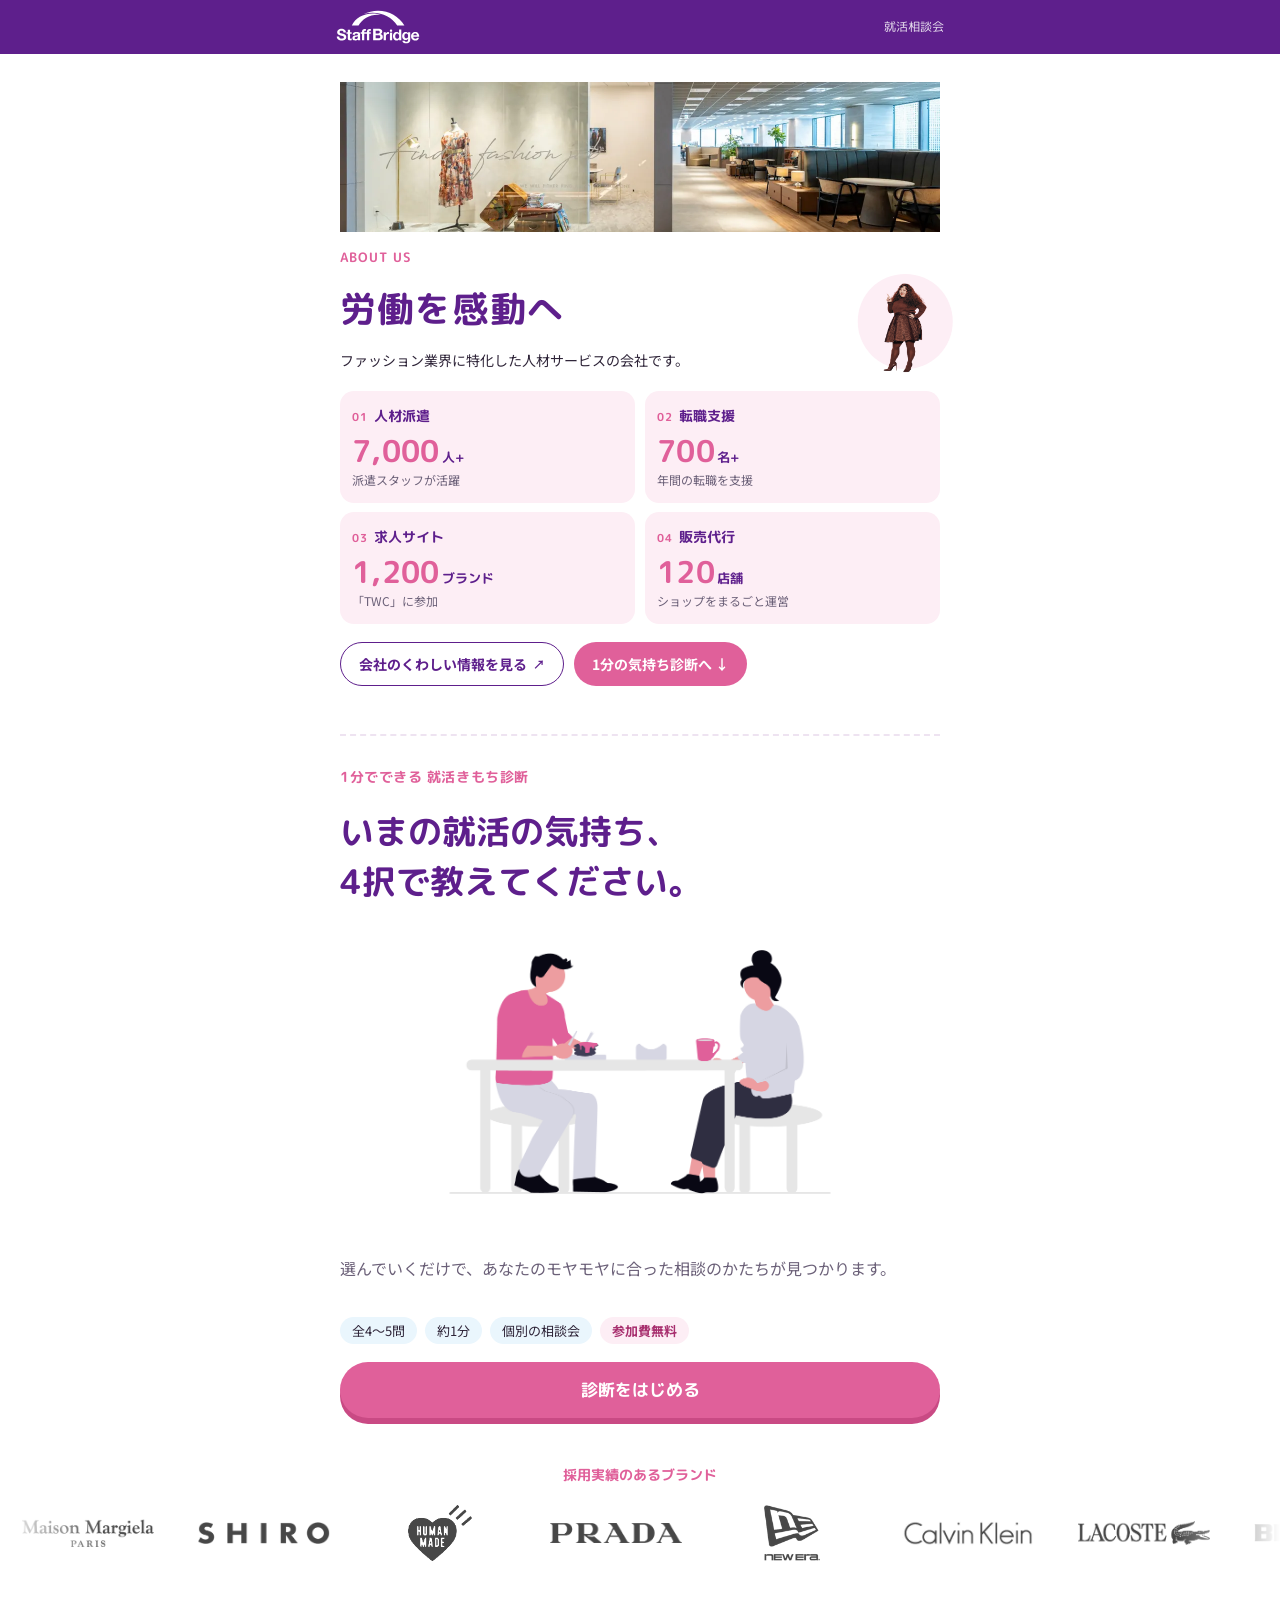
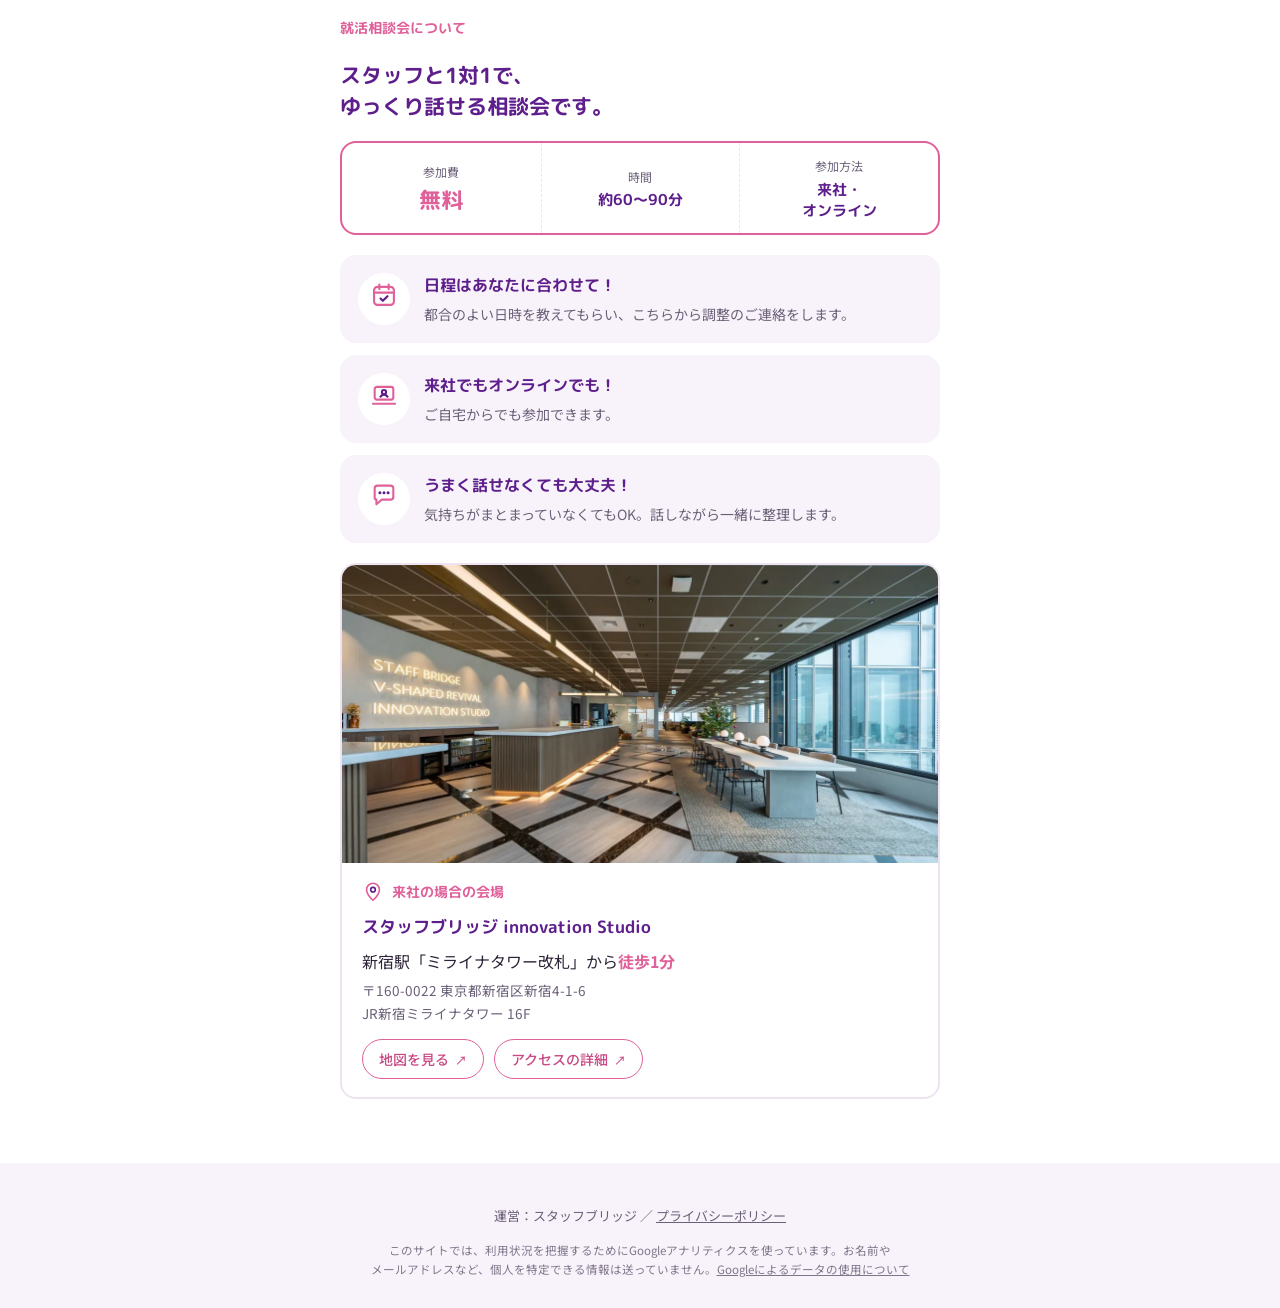
==== index.html @ 512f5444 "4つのサービスを数字が主役のカードにし、会社の紹介文を1文に短くする Co-Authored-By: Claude Opus 5.5 <noreply@anthropic.com>" ====
<!doctype html>
<html lang="ja">
<head>
<meta charset="utf-8">
<meta name="viewport" content="width=device-width, initial-scale=1, viewport-fit=cover">
<title>就活きもち診断｜スタッフブリッジ就活相談会</title>
<meta name="description" content="いまの就活の気持ちを4択で選ぶだけ。あなたのモヤモヤに合った相談のかたちが見つかります。スタッフブリッジの個別就活相談会。">
<meta name="theme-color" content="#5E1F8C">
<meta property="og:type" content="website">
<meta property="og:title" content="就活きもち診断｜スタッフブリッジ就活相談会">
<meta property="og:description" content="いまの就活の気持ちを4択で選ぶだけ。1分でできる診断です。">
<meta property="og:url" content="https://staff-bridge.github.io/sb-soudan/">
<meta property="og:image" content="https://staff-bridge.github.io/sb-soudan/img/ogp.png">
<meta name="twitter:card" content="summary_large_image">
<link rel="preconnect" href="https://fonts.googleapis.com">
<link rel="preconnect" href="https://fonts.gstatic.com" crossorigin>
<link rel="stylesheet" href="https://fonts.googleapis.com/css2?family=M+PLUS+Rounded+1c:wght@500;700&family=Noto+Sans+JP:wght@400;500;700&display=swap">
<link rel="stylesheet" href="css/style.css?v=20261118k">
<style>
/* 会社概要（トップの一番上） */
.company { padding: 28px 0 8px; display: flex; flex-direction: column; gap: 14px; }
.company .eyebrow { font-family: var(--display); color: var(--pink); font-weight: 700; font-size: 13px; letter-spacing: .08em; }
.company h1 { font-size: clamp(28px, 8vw, 36px); letter-spacing: .04em; }
.company p { margin: 0; color: var(--fg); font-size: 15px; }
/* 見出しと写真を横に並べる（写真は右） */
/* 写真の高さは、左の文字（見出し〜紹介文）の高さに合わせる。写真の列の幅は quiz.js で計算する */
.co-intro { display: grid; grid-template-columns: minmax(0, 1fr) var(--photo-w, 110px); align-items: start; gap: 14px; }
.co-text { display: flex; flex-direction: column; gap: 12px; }
.co-photo { position: relative; display: flex; align-items: flex-end; justify-content: center; }
.co-photo::before {
  content: ""; position: absolute; left: 50%; bottom: 4%; width: 135%; aspect-ratio: 1;
  transform: translateX(-50%); border-radius: 50%; background: var(--pink-bg); z-index: 0;
}
.co-photo img { position: relative; z-index: 1; width: auto; max-width: 100%; height: var(--photo-h, auto); }
.co-intro p { font-size: 14px; }
/* オフィス写真（トップの一番上） */
.co-hero { margin: 0; overflow: hidden; aspect-ratio: 4 / 1; background: var(--pink-bg); }
.co-hero img { display: block; width: 100%; height: 100%; object-fit: cover; object-position: 50% 58%; }
/* 4つのサービス：数字を主役にする（スマホでも2列） */
.co-svc { list-style: none; margin: 4px 0 0; padding: 0; display: grid; grid-template-columns: repeat(2, minmax(0, 1fr)); gap: 10px; }
.co-svc li { background: var(--pink-bg); border-radius: 14px; padding: 12px 12px 14px; display: flex; flex-direction: column; gap: 2px; container-type: inline-size; }
.co-svc .svc-head { display: flex; align-items: baseline; gap: 6px; margin-bottom: 4px; }
.co-svc .no { font-family: var(--display); font-size: 11px; font-weight: 700; color: var(--pink); letter-spacing: .08em; }
.co-svc b { font-family: var(--display); color: var(--plum); font-size: 14px; }
.co-svc .num { font-family: var(--display); font-weight: 700; color: var(--pink); font-size: 26px; font-size: min(30px, 20cqi); line-height: 1.15; letter-spacing: .01em; white-space: nowrap; }
.co-svc .num small { font-size: 12px; font-size: min(13px, 8.6cqi); margin-left: 2px; color: var(--plum); }
.co-svc .cap { font-size: 12px; color: var(--muted); line-height: 1.5; }
.co-links { display: flex; flex-wrap: wrap; gap: 10px; margin-top: 4px; }
.co-links a {
  display: inline-flex; align-items: center; min-height: 44px; padding: 0 18px; border-radius: 999px;
  font-size: 14px; font-weight: 700; text-decoration: none; -webkit-tap-highlight-color: transparent;
}
.co-more { border: 1.5px solid var(--plum); color: var(--plum); }
.co-more::after { content: "↗"; margin-left: 6px; font-size: 12px; }
.co-jump { background: var(--pink); color: #fff; }
html { scroll-behavior: smooth; }
@media (prefers-reduced-motion: reduce) { html { scroll-behavior: auto; } }

/* トップ（気持ち診断） */
.hero { margin-top: 40px; padding: 28px 0 8px; border-top: 2px dashed var(--line); display: flex; flex-direction: column; gap: 18px; }
.hero .eyebrow { font-family: var(--display); color: var(--pink); font-weight: 700; font-size: 14px; letter-spacing: .04em; }
.hero h1 { font-size: clamp(26px, 7vw, 34px); }
.hero .illust { aspect-ratio: 16 / 10; }
.hero p { color: var(--muted); }
.hero .meta { display: flex; flex-wrap: wrap; gap: 8px; }
.chip { font-size: 13px; background: var(--sky-bg); color: var(--fg); padding: 2px 12px; border-radius: 999px; }

/* 採用実績ブランドのロゴ（横に流れ続ける帯。面接対策ガイドと同じ作り） */
.brands { margin-top: 36px; }
.brands-label { text-align: center; color: var(--pink); font-family: var(--display); font-weight: 700; font-size: 14px; margin: 0 0 4px; }
.marquee { overflow: hidden; width: 100vw; margin-left: calc(50% - 50vw); -webkit-mask-image: linear-gradient(90deg, transparent, #000 8%, #000 92%, transparent); mask-image: linear-gradient(90deg, transparent, #000 8%, #000 92%, transparent); }
.marquee-track { display: flex; width: max-content; animation: brand-flow 27.5s linear infinite; will-change: transform; }
.marquee-track ul { display: flex; list-style: none; margin: 0; padding: 0; }
.marquee-track li { flex: none; width: 96px; height: 44px; margin: 10px 14px; display: flex; align-items: center; justify-content: center; }
.marquee-track img { display: block; width: auto; height: auto; max-width: 100%; max-height: 100%; object-fit: contain; filter: brightness(0); opacity: .72; }
@media (min-width: 600px) { .marquee-track li { width: 132px; height: 56px; margin: 14px 22px; } .marquee-track { animation-duration: 35s; } }
@keyframes brand-flow { from { transform: translateX(0); } to { transform: translateX(-50%); } }
/* 「視差効果を減らす」がオンの端末でも、ロゴはゆっくり流し続ける */
@media (prefers-reduced-motion: reduce) { .marquee-track { animation-duration: 60s; } }

.about { margin-top: 40px; display: flex; flex-direction: column; gap: 20px; }
.about h2 { font-size: 21px; }
.about .eyebrow { font-family: var(--display); color: var(--pink); font-weight: 700; font-size: 14px; }
.points { list-style: none; margin: 0; padding: 0; display: grid; gap: 12px; }
.points li { background: var(--surface); border-radius: var(--radius); padding: 16px 18px; display: flex; align-items: center; gap: 14px; }
.points .ico { flex: none; width: 52px; height: 52px; border-radius: 50%; background: #fff; display: grid; place-items: center; }
.points .ico svg { width: 28px; height: 28px; fill: none; stroke: var(--pink); stroke-width: 1.8; stroke-linecap: round; stroke-linejoin: round; }
.points .ico .accent { stroke: var(--plum); }
.points .pt { display: flex; flex-direction: column; gap: 2px; min-width: 0; }
.points strong { font-family: var(--display); color: var(--plum); font-size: 16px; }
.points span { font-size: 14px; color: var(--muted); }

/* 来社の会場 */
.place { border: 2px solid var(--line); border-radius: var(--radius); padding: 18px 20px; display: flex; flex-direction: column; gap: 4px; }
/* 参加費・時間・参加方法 */
.chip.free { background: var(--pink-bg); color: #A8306F; font-weight: 700; }
.facts { margin: 0; display: grid; grid-template-columns: repeat(3, minmax(0, 1fr)); border: 2px solid var(--pink); border-radius: var(--radius); background: #fff; overflow: hidden; }
.facts > div { padding: 12px 6px; text-align: center; display: flex; flex-direction: column; justify-content: center; gap: 2px; }
.facts > div + div { border-left: 1.5px dashed var(--line); }
.facts dt { font-size: 12px; color: var(--muted); }
.facts dd { margin: 0; font-family: var(--display); font-weight: 700; color: var(--plum); font-size: 15px; line-height: 1.4; }
.facts dd.big { color: var(--pink); font-size: 22px; }

.place { overflow: hidden; }
.place-photo { display: block; width: calc(100% + 40px); max-width: none; height: auto; aspect-ratio: 2 / 1; object-fit: cover; object-position: 50% 45%; margin: -18px -20px 12px; background: var(--pink-bg); }
.place p { margin: 0; }
.place-head { display: flex; align-items: center; gap: 8px; margin-bottom: 4px; }
.place .pin svg { width: 22px; height: 22px; display: block; fill: none; stroke: var(--pink); stroke-width: 1.8; stroke-linecap: round; stroke-linejoin: round; }
.place .pin .accent { stroke: var(--plum); }
.place-label { font-family: var(--display); color: var(--pink); font-weight: 700; font-size: 14px; }
.place-name { font-family: var(--display); color: var(--plum); font-weight: 700; font-size: 17px; }
.place-access b { color: var(--pink); }
.place-addr { font-size: 13.5px; color: var(--muted); line-height: 1.7; }
.place-links { display: flex; flex-wrap: wrap; gap: 10px; margin-top: 10px; }
.place-links a {
  display: inline-flex; align-items: center; min-height: 40px; padding: 0 16px;
  border: 1.5px solid var(--pink); border-radius: 999px; color: var(--pink-dark);
  font-size: 14px; font-weight: 500; text-decoration: none; -webkit-tap-highlight-color: transparent;
}
.place-links a::after { content: "↗"; margin-left: 6px; font-size: 12px; }
.place-links a:active { background: var(--pink-bg); }
@media (hover: hover) and (pointer: fine) { .place-links a:hover { background: var(--pink-bg); } }

/* 診断 */
.quiz { padding: 20px 0 0; display: flex; flex-direction: column; gap: 18px; }
.quiz-top { display: flex; align-items: center; justify-content: space-between; min-height: 40px; }
.qno { font-family: var(--display); color: var(--pink); font-weight: 700; }
.progress { height: 8px; background: var(--line); border-radius: 4px; overflow: hidden; }
.progress > div { height: 100%; width: 0; background: var(--pink); border-radius: 4px; transition: width .3s; }
.quiz h2 { font-size: clamp(21px, 5.6vw, 25px); }
.options { list-style: none; margin: 0; padding: 0; display: flex; flex-direction: column; gap: 12px; }
.option {
  width: 100%; text-align: left; cursor: pointer;
  background: #fff; border: 2px solid var(--line); border-radius: 18px;
  padding: 16px 18px; min-height: 64px;
  display: flex; align-items: center; gap: 14px;
  transition: border-color .15s, background .15s, transform .1s;
  -webkit-tap-highlight-color: transparent;
}
@media (hover: hover) and (pointer: fine) { .option:hover { border-color: #F2B3D0; } }
.option:active, .option.chosen { border-color: var(--pink); background: var(--pink-bg); transform: scale(.99); }
.option .mark {
  flex: none; width: 30px; height: 30px; border-radius: 50%;
  background: var(--surface); color: var(--plum);
  font-family: var(--display); font-weight: 700; font-size: 14px;
  display: grid; place-items: center;
}
.option .txt { display: flex; flex-direction: column; line-height: 1.5; min-width: 0; }
.option .label { font-weight: 500; font-size: 16px; }
.option .sub { font-size: 13.5px; color: var(--muted); }
.option.feeling .label { font-family: var(--display); font-size: 19px; color: var(--plum); }

/* 結果 */
.result { padding: 24px 0 0; display: flex; flex-direction: column; gap: 18px; }
.result .tag { align-self: flex-start; background: var(--pink-bg); color: #A8306F; font-weight: 700; font-family: var(--display); font-size: 14px; padding: 4px 14px; border-radius: 999px; }
.result .illust { aspect-ratio: 16 / 10; }
.result h1 { font-size: clamp(22px, 6vw, 28px); }
.result .card { background: var(--surface); border-radius: var(--radius); padding: 18px 20px; display: flex; flex-direction: column; gap: 8px; }
.result .card h2 { font-size: 16px; }
.result ul { margin: 0; padding-left: 1.3em; }
.result .note { border: 2px dashed var(--line); border-radius: var(--radius); padding: 14px 18px; font-size: 15px; }
.result .note b { color: var(--plum); font-family: var(--display); display: block; font-size: 14px; }
.status { font-size: 14px; color: var(--muted); }
.cta { display: flex; flex-direction: column; gap: 10px; align-items: stretch; margin-top: 6px; }
.cta small { text-align: center; color: var(--muted); }
.fade { animation: fade .35s ease both; }
@keyframes fade { from { opacity: .001; transform: translateY(8px); } to { opacity: 1; transform: none; } }
</style>
</head>
<body>

<header class="site-header">
  <div class="inner">
    <img class="logo" src="img/logo-white.svg" alt="スタッフブリッジ" width="84" height="34">
    <span class="tagline">就活相談会</span>
  </div>
</header>

<main class="container">

  <!-- トップ -->
  <section id="view-top">
    <div class="company">
      <figure class="co-hero rise"><img src="img/office-entrance.webp" alt="スタッフブリッジのオフィス入口" width="1200" height="800" decoding="async" fetchpriority="high"></figure>
      <span class="eyebrow rise" style="--d:.06s">ABOUT US</span>
      <div class="co-intro">
        <div class="co-text">
          <h1 class="rise" style="--d:.08s">労働を感動へ</h1>
          <p class="rise" style="--d:.16s">ファッション業界に特化した人材サービスの会社です。</p>
        </div>
        <div class="co-photo rise" style="--d:.2s">
          <img src="img/company-model.png" alt="" width="307" height="630" decoding="async">
        </div>
      </div>
      <ul class="co-svc">
        <li class="rise" style="--d:.24s"><div class="svc-head"><span class="no">01</span><b>人材派遣</b></div><p class="num">7,000<small>人+</small></p><p class="cap">派遣スタッフが活躍</p></li>
        <li class="rise" style="--d:.28s"><div class="svc-head"><span class="no">02</span><b>転職支援</b></div><p class="num">700<small>名+</small></p><p class="cap">年間の転職を支援</p></li>
        <li class="rise" style="--d:.32s"><div class="svc-head"><span class="no">03</span><b>求人サイト</b></div><p class="num">1,200<small>ブランド</small></p><p class="cap">「TWC」に参加</p></li>
        <li class="rise" style="--d:.36s"><div class="svc-head"><span class="no">04</span><b>販売代行</b></div><p class="num">120<small>店舗</small></p><p class="cap">ショップをまるごと運営</p></li>
      </ul>
      <div class="co-links rise" style="--d:.32s">
        <a class="co-more" href="https://www.staff-b.com/company/" target="_blank" rel="noopener">会社のくわしい情報を見る</a>
        <a class="co-jump" href="#shindan">1分の気持ち診断へ ↓</a>
      </div>
    </div>

    <div class="hero" id="shindan">
      <span class="eyebrow rise">1分でできる 就活きもち診断</span>
      <h1 class="rise" style="--d:.1s">いまの就活の気持ち、<br>4択で教えてください。</h1>
      <div class="illust floaty rise" style="--d:.25s" data-img="hero.png"></div>
      <p class="rise" style="--d:.4s">選んでいくだけで、あなたのモヤモヤに合った相談のかたちが見つかります。</p>
      <div class="meta rise" style="--d:.5s"><span class="chip">全4〜5問</span><span class="chip">約1分</span><span class="chip">個別の相談会</span><span class="chip free">参加費無料</span></div>
      <button class="btn block shine rise" style="--d:.6s" id="start" type="button">診断をはじめる</button>
    </div>

    <div class="brands rise" style="--d:.75s">
      <p class="brands-label">採用実績のあるブランド</p>
      <div class="marquee"><div class="marquee-track" id="brandTrack"></div></div>
    </div>

    <div class="about">
      <span class="eyebrow reveal">就活相談会について</span>
      <h2 class="reveal" style="--d:.08s">スタッフと1対1で、<br>ゆっくり話せる相談会です。</h2>
      <dl class="facts reveal" style="--d:.12s">
        <div><dt>参加費</dt><dd class="big">無料</dd></div>
        <div><dt>時間</dt><dd>約60〜90分</dd></div>
        <div><dt>参加方法</dt><dd>来社・<br>オンライン</dd></div>
      </dl>
      <ul class="points">
        <li class="reveal" style="--d:.15s">
          <span class="ico" aria-hidden="true"><svg viewBox="0 0 24 24"><rect x="3.5" y="5" width="17" height="15.5" rx="3"/><path d="M3.5 10h17M8 3v4M16 3v4"/><path class="accent" d="M9 15l2 2 4-4"/></svg></span>
          <div class="pt"><strong>日程はあなたに合わせて！</strong><span>都合のよい日時を教えてもらい、こちらから調整のご連絡をします。</span></div>
        </li>
        <li class="reveal" style="--d:.27s">
          <span class="ico" aria-hidden="true"><svg viewBox="0 0 24 24"><rect x="4" y="5" width="16" height="11" rx="2"/><path d="M2.5 19.5h19"/><circle class="accent" cx="12" cy="9.5" r="1.8"/><path class="accent" d="M9 13.5c.6-1.2 1.7-1.8 3-1.8s2.4.6 3 1.8"/></svg></span>
          <div class="pt"><strong>来社でもオンラインでも！</strong><span>ご自宅からでも参加できます。</span></div>
        </li>
        <li class="reveal" style="--d:.39s">
          <span class="ico" aria-hidden="true"><svg viewBox="0 0 24 24"><path d="M4 6.5A2.5 2.5 0 0 1 6.5 4h11A2.5 2.5 0 0 1 20 6.5v7a2.5 2.5 0 0 1-2.5 2.5H10l-4.5 4v-4h0A1.5 1.5 0 0 1 4 14.5z"/><path class="accent" d="M8.5 10h.01M12 10h.01M15.5 10h.01" stroke-width="2.6"/></svg></span>
          <div class="pt"><strong>うまく話せなくても大丈夫！</strong><span>気持ちがまとまっていなくてもOK。話しながら一緒に整理します。</span></div>
        </li>
      </ul>

      <div class="place reveal" style="--d:.1s">
        <img class="place-photo" src="img/office-studio.webp" alt="会場のinnovation Studio" width="1200" height="800" loading="lazy" decoding="async">
        <div class="place-head">
          <span class="pin" aria-hidden="true"><svg viewBox="0 0 24 24"><path d="M12 21s-7-6.2-7-11.5A7 7 0 0 1 19 9.5C19 14.8 12 21 12 21z"/><circle class="accent" cx="12" cy="9.5" r="2.5"/></svg></span>
          <span class="place-label">来社の場合の会場</span>
        </div>
        <p class="place-name">スタッフブリッジ innovation Studio</p>
        <p class="place-access">新宿駅「ミライナタワー改札」から<b>徒歩1分</b></p>
        <p class="place-addr">〒160-0022 東京都新宿区新宿4-1-6<br>JR新宿ミライナタワー 16F</p>
        <div class="place-links">
          <a href="https://maps.app.goo.gl/RZ37ucafLBS2n8c66" target="_blank" rel="noopener">地図を見る</a>
          <a href="https://www.staff-b.com/office/is/" target="_blank" rel="noopener">アクセスの詳細</a>
        </div>
      </div>
    </div>
  </section>

  <!-- 診断 -->
  <section id="view-quiz" class="quiz" hidden>
    <div class="quiz-top">
      <span class="qno" id="qno">Q.1</span>
      <button class="link-btn" id="back" type="button">← ひとつ戻る</button>
    </div>
    <div class="progress" aria-hidden="true"><div id="bar"></div></div>
    <div id="qbody" class="fade">
      <h2 id="qtitle"></h2>
    </div>
    <ul class="options" id="options"></ul>
  </section>

  <!-- 結果 -->
  <section id="view-result" class="result" hidden>
    <span class="tag" id="r-tag"></span>
    <div class="illust floaty" id="r-illust"></div>
    <h1 id="r-title"></h1>
    <p id="r-lead"></p>
    <div class="card">
      <h2>相談会でできること</h2>
      <ul id="r-can"></ul>
    </div>
    <div class="note"><b>当日のすすめ方</b><span id="r-style"></span></div>
    <p class="status" id="r-stage"></p>
    <div class="cta">
      <a class="btn block" id="r-entry" href="entry.html">相談会に申し込む</a>
      <small>申し込みは2分ほどで終わります</small>
      <button class="link-btn" id="retry" type="button" style="align-self:center">もう一度診断する</button>
    </div>
  </section>

</main>

<footer class="site-footer">
  <div class="container">
    <p>運営：スタッフブリッジ ／ <a href="https://www.staff-b.com/privacy_reg/" target="_blank" rel="noopener">プライバシーポリシー</a></p>
    <p class="ga-note">このサイトでは、利用状況を把握するためにGoogleアナリティクスを使っています。お名前やメールアドレスなど、個人を特定できる情報は送っていません。<a href="https://policies.google.com/technologies/partner-sites?hl=ja" target="_blank" rel="noopener">Googleによるデータの使用について</a></p>
  </div>
</footer>

<script src="js/config.js?v=20261118k"></script>
<script src="js/analytics.js?v=20261118k"></script>
<script src="js/content.js?v=20261118k"></script>
<script src="js/vendor/budoux-ja-0.6.4.min.js?v=20261118k"></script>
<script src="js/common.js?v=20261118k"></script>
<script src="js/quiz.js?v=20261118k"></script>
</body>
</html>
---- css/style.css ----
/* sb-soudan 共通スタイル
   色: 見出し=紫(--plum) / ボタン・強調=ピンク(--pink) / 差し色=水色(--sky) */
:root {
  --plum: #5E1F8C;
  --plum-dark: #45156A;
  --pink: #E0609A;
  --pink-dark: #C94A84;
  --pink-bg: #FDEEF5;
  --sky: #4FB8F0;
  --sky-bg: #EAF6FD;
  --surface: #F8F3FA;
  --line: #EEE3F1;
  --fg: #2E2438;
  --muted: #6B6078;
  --bg: #FFFFFF;
  --display: "M PLUS Rounded 1c", "Hiragino Maru Gothic ProN", "Noto Sans JP", sans-serif;
  --body: "Noto Sans JP", "Hiragino Sans", "Yu Gothic", "Meiryo", sans-serif;
  --radius: 16px;
  color-scheme: light;
}

*, *::before, *::after { box-sizing: border-box; }
html { -webkit-text-size-adjust: 100%; overflow-x: clip; }
body {
  margin: 0;
  background: var(--bg);
  color: var(--fg);
  font-family: var(--body);
  font-size: 16px;
  line-height: 1.8;
  word-break: auto-phrase;
  overflow-wrap: anywhere;
}
img { max-width: 100%; height: auto; display: block; }
[hidden] { display: none !important; }
a { color: var(--plum); }
button { font: inherit; color: inherit; }
:focus-visible { outline: 3px solid var(--sky); outline-offset: 2px; }

h1, h2, h3 {
  font-family: var(--display);
  color: var(--plum);
  line-height: 1.45;
  margin: 0;
  text-wrap: balance;
}

/* ヘッダー */
.site-header {
  background: var(--plum);
  padding-top: env(safe-area-inset-top, 0px);
}
.site-header .inner {
  max-width: 640px;
  margin: 0 auto;
  padding: 10px max(16px, env(safe-area-inset-right, 0px)) 10px max(16px, env(safe-area-inset-left, 0px));
  display: flex;
  align-items: center;
  justify-content: space-between;
}
.site-header .logo { height: 34px; width: auto; }
.site-header .tagline { color: #fff; font-size: 12px; opacity: .85; font-family: var(--display); }

/* 本文の幅 */
.container {
  max-width: 640px;
  margin: 0 auto;
  padding-left: max(20px, env(safe-area-inset-left, 0px));
  padding-right: max(20px, env(safe-area-inset-right, 0px));
}

/* ボタン */
.btn {
  display: inline-flex;
  align-items: center;
  justify-content: center;
  gap: 8px;
  min-height: 56px;
  padding: 0 36px;
  border: none;
  border-radius: 999px;
  background: var(--pink);
  color: #fff;
  font-family: var(--display);
  font-weight: 700;
  font-size: 17px;
  text-decoration: none;
  cursor: pointer;
  box-shadow: 0 6px 0 var(--pink-dark);
  transition: transform .12s, box-shadow .12s;
}
.btn:active { transform: translateY(4px); box-shadow: 0 2px 0 var(--pink-dark); }
.btn.block { width: 100%; }
.btn[disabled] { opacity: .6; cursor: wait; }
.link-btn {
  background: none; border: none; padding: 8px 4px;
  color: var(--muted); font-size: 14px; cursor: pointer;
  display: inline-flex; align-items: center; gap: 4px;
}

/* イラスト枠（画像がまだ無いときは淡い色の丸だけ表示） */
.illust {
  border-radius: 24px;
  background: var(--surface);
  display: grid;
  place-items: center;
  overflow: hidden;
}
/* 画像が読み込めたら、枠の形を絵に合わせる（縦長の絵も小さくならない） */
.illust.loaded { aspect-ratio: auto !important; background: none; border-radius: 0; padding: 8px 0; }
.illust img { width: auto; max-width: 100%; height: auto; max-height: 280px; }
.illust.empty::after {
  content: "";
  width: 38%; aspect-ratio: 1;
  border-radius: 50%;
  background: radial-gradient(circle at 35% 35%, #F7B6D3, var(--pink));
  opacity: .5;
}

/* フッター */
.site-footer {
  margin-top: 64px;
  padding: 28px 0 calc(28px + env(safe-area-inset-bottom, 0px));
  background: var(--surface);
  font-size: 13px;
  color: var(--muted);
  text-align: center;
}
.site-footer a { color: var(--muted); }

/* ── 動き（モーション） ── */
/* 下からふわっと出てくる。--d で出てくる順番（遅れ）を決める */
@keyframes rise { from { opacity: 0; transform: translateY(18px); } to { opacity: 1; transform: none; } }
.rise { animation: rise .7s cubic-bezier(.2, .7, .2, 1) backwards; animation-delay: var(--d, 0s); }

/* イラストがゆっくり浮かぶ */
@keyframes float { 0%, 100% { transform: translateY(0); } 50% { transform: translateY(-8px); } }
.floaty.loaded img { animation: float 5s ease-in-out infinite; }

/* ボタンに光がすっと走る */
.btn.shine { position: relative; overflow: hidden; isolation: isolate; }
.btn.shine::after {
  content: ""; position: absolute; top: 0; bottom: 0; left: -60%; width: 40%; z-index: -1;
  background: linear-gradient(100deg, transparent, rgba(255, 255, 255, .45), transparent);
  transform: skewX(-20deg);
  animation: shine 3.6s ease-in-out 1.2s infinite;
}
@keyframes shine { 0% { left: -60%; } 35%, 100% { left: 130%; } }

/* スクロールして見えたら出てくる（JSが動くときだけ隠しておく） */
.js .reveal { opacity: 0; transform: translateY(24px); transition: opacity .7s ease, transform .7s cubic-bezier(.2, .7, .2, 1); transition-delay: var(--d, 0s); }
.js .reveal.in { opacity: 1; transform: none; }
@keyframes pop { 0% { transform: scale(.4); } 70% { transform: scale(1.12); } 100% { transform: scale(1); } }
.js .reveal.in .ico { animation: pop .6s cubic-bezier(.2, .7, .2, 1) both; animation-delay: calc(var(--d, 0s) + .15s); }

/* 端末で「視差効果を減らす」がオンの人には、動きを控えめに（ふわっと表示だけ） */
@media (prefers-reduced-motion: reduce) {
  .rise { animation-name: fadein; animation-duration: .5s; }
  .js .reveal { transform: none; }
  .floaty.loaded img, .btn.shine::after, .js .reveal.in .ico { animation: none; }
}
@keyframes fadein { from { opacity: 0; } to { opacity: 1; } }

.ga-note { margin: 10px 0 0; font-size: 11.5px; line-height: 1.7; opacity: .85; }
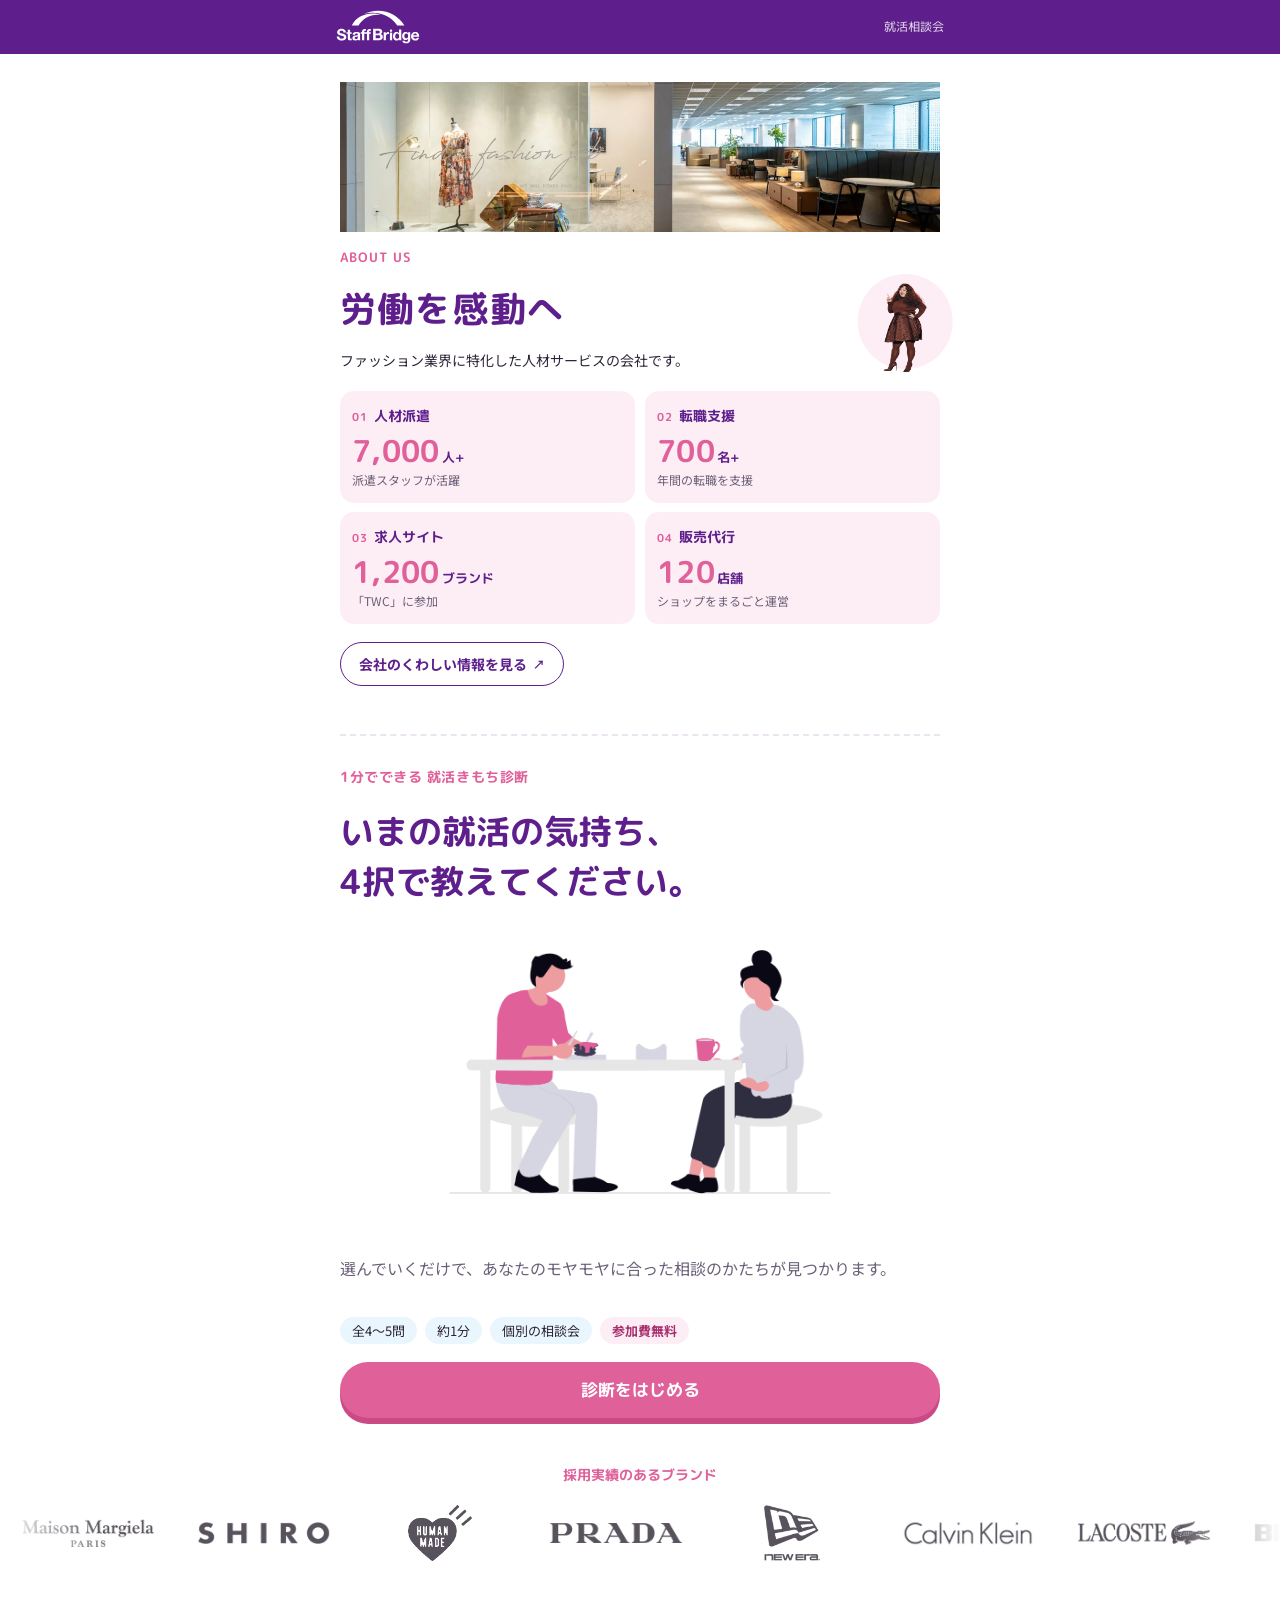
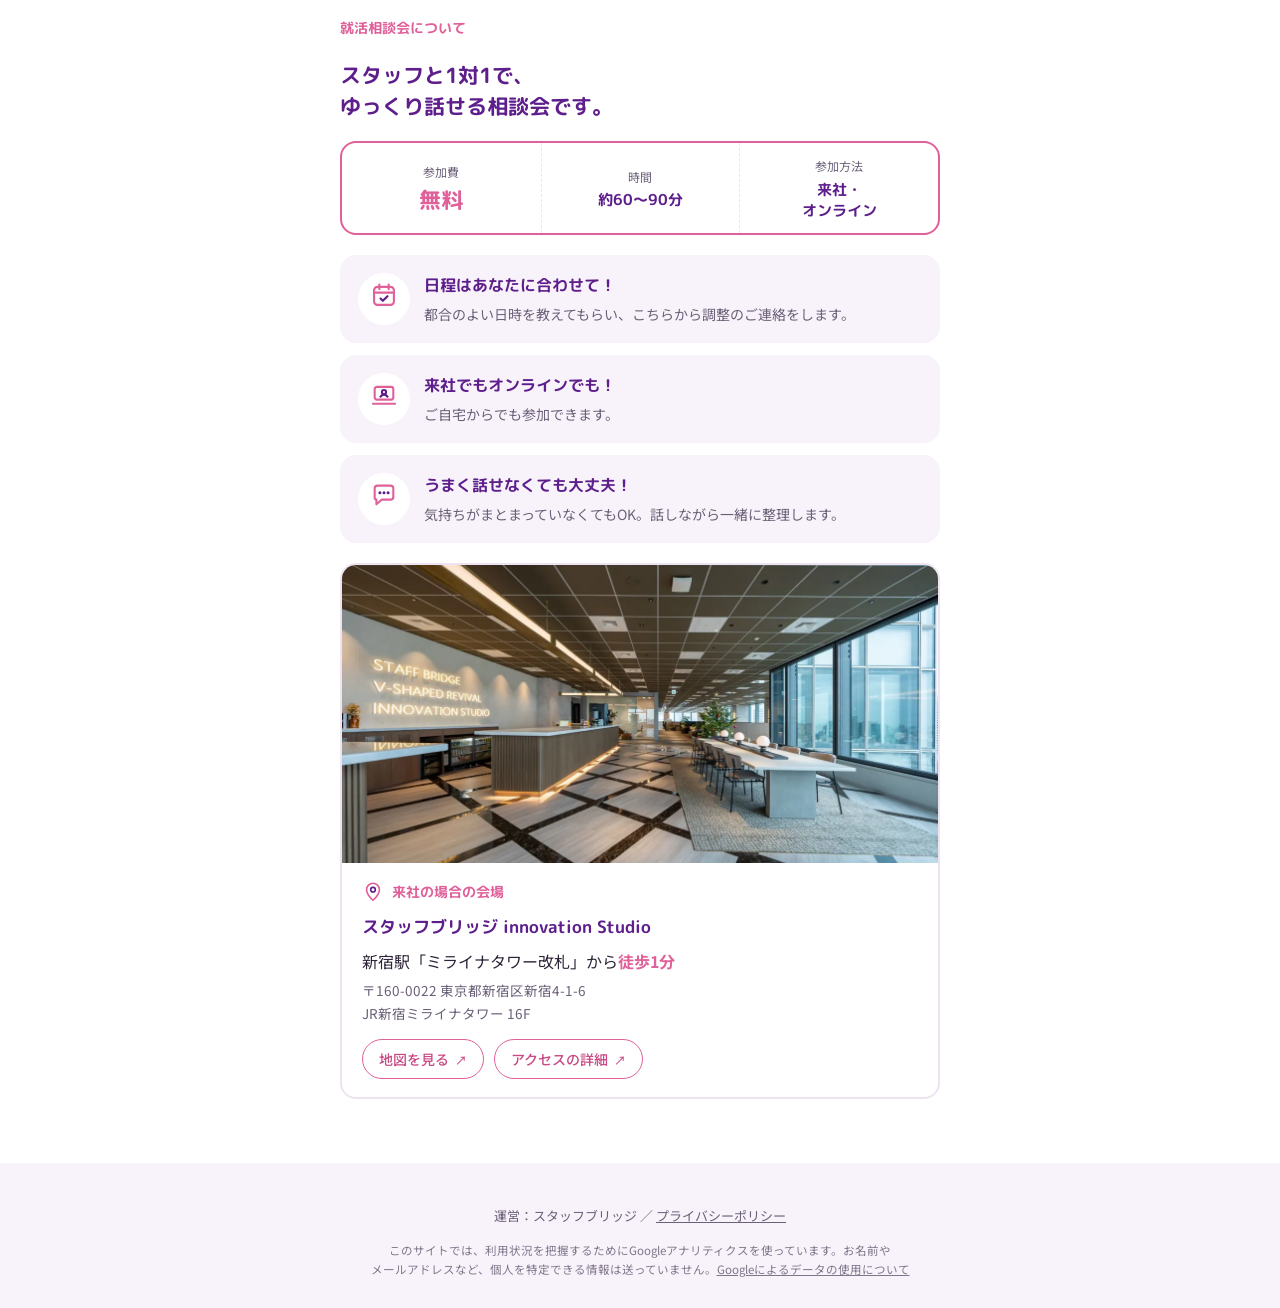
==== commit db027599: "診断へのジャンプボタンを削除、ロゴ帯をスマホで安定表示、ブラウザの戻るで1問ずつ戻れるように - 会社紹介の「1分の気持ち診断へ」ボタンを削除 - ロゴ帯：mask-image と CSS filte" ====
--- a/index.html
+++ b/index.html
@@ -15,7 +15,7 @@
 <link rel="preconnect" href="https://fonts.googleapis.com">
 <link rel="preconnect" href="https://fonts.gstatic.com" crossorigin>
 <link rel="stylesheet" href="https://fonts.googleapis.com/css2?family=M+PLUS+Rounded+1c:wght@500;700&family=Noto+Sans+JP:wght@400;500;700&display=swap">
-<link rel="stylesheet" href="css/style.css?v=20261118k">
+<link rel="stylesheet" href="css/style.css?v=20261118l">
 <style>
 /* 会社概要（トップの一番上） */
 .company { padding: 28px 0 8px; display: flex; flex-direction: column; gap: 14px; }
@@ -52,7 +52,6 @@
 }
 .co-more { border: 1.5px solid var(--plum); color: var(--plum); }
 .co-more::after { content: "↗"; margin-left: 6px; font-size: 12px; }
-.co-jump { background: var(--pink); color: #fff; }
 html { scroll-behavior: smooth; }
 @media (prefers-reduced-motion: reduce) { html { scroll-behavior: auto; } }
 
@@ -68,11 +67,15 @@
 /* 採用実績ブランドのロゴ（横に流れ続ける帯。面接対策ガイドと同じ作り） */
 .brands { margin-top: 36px; }
 .brands-label { text-align: center; color: var(--pink); font-family: var(--display); font-weight: 700; font-size: 14px; margin: 0 0 4px; }
-.marquee { overflow: hidden; width: 100vw; margin-left: calc(50% - 50vw); -webkit-mask-image: linear-gradient(90deg, transparent, #000 8%, #000 92%, transparent); mask-image: linear-gradient(90deg, transparent, #000 8%, #000 92%, transparent); }
-.marquee-track { display: flex; width: max-content; animation: brand-flow 27.5s linear infinite; will-change: transform; }
+/* 左右のフェードは mask-image ではなく白のグラデーションを重ねて作る（iPhoneのSafariで、mask と動く帯の組み合わせだとロゴが消えることがあるため） */
+.marquee { position: relative; overflow: hidden; width: 100vw; margin-left: calc(50% - 50vw); }
+.marquee::before, .marquee::after { content: ""; position: absolute; top: 0; bottom: 0; width: 8%; z-index: 1; pointer-events: none; }
+.marquee::before { left: 0; background: linear-gradient(90deg, var(--bg, #fff), rgba(255,255,255,0)); }
+.marquee::after { right: 0; background: linear-gradient(270deg, var(--bg, #fff), rgba(255,255,255,0)); }
+.marquee-track { display: flex; width: max-content; animation: brand-flow 27.5s linear infinite; will-change: transform; -webkit-backface-visibility: hidden; backface-visibility: hidden; }
 .marquee-track ul { display: flex; list-style: none; margin: 0; padding: 0; }
 .marquee-track li { flex: none; width: 96px; height: 44px; margin: 10px 14px; display: flex; align-items: center; justify-content: center; }
-.marquee-track img { display: block; width: auto; height: auto; max-width: 100%; max-height: 100%; object-fit: contain; filter: brightness(0); opacity: .72; }
+.marquee-track img { display: block; width: auto; height: auto; max-width: 100%; max-height: 100%; object-fit: contain; opacity: .85; }
 @media (min-width: 600px) { .marquee-track li { width: 132px; height: 56px; margin: 14px 22px; } .marquee-track { animation-duration: 35s; } }
 @keyframes brand-flow { from { transform: translateX(0); } to { transform: translateX(-50%); } }
 /* 「視差効果を減らす」がオンの端末でも、ロゴはゆっくり流し続ける */
@@ -200,7 +203,6 @@
       </ul>
       <div class="co-links rise" style="--d:.32s">
         <a class="co-more" href="https://www.staff-b.com/company/" target="_blank" rel="noopener">会社のくわしい情報を見る</a>
-        <a class="co-jump" href="#shindan">1分の気持ち診断へ ↓</a>
       </div>
     </div>
 
@@ -299,11 +301,11 @@
   </div>
 </footer>
 
-<script src="js/config.js?v=20261118k"></script>
-<script src="js/analytics.js?v=20261118k"></script>
-<script src="js/content.js?v=20261118k"></script>
-<script src="js/vendor/budoux-ja-0.6.4.min.js?v=20261118k"></script>
-<script src="js/common.js?v=20261118k"></script>
-<script src="js/quiz.js?v=20261118k"></script>
+<script src="js/config.js?v=20261118l"></script>
+<script src="js/analytics.js?v=20261118l"></script>
+<script src="js/content.js?v=20261118l"></script>
+<script src="js/vendor/budoux-ja-0.6.4.min.js?v=20261118l"></script>
+<script src="js/common.js?v=20261118l"></script>
+<script src="js/quiz.js?v=20261118l"></script>
 </body>
 </html>
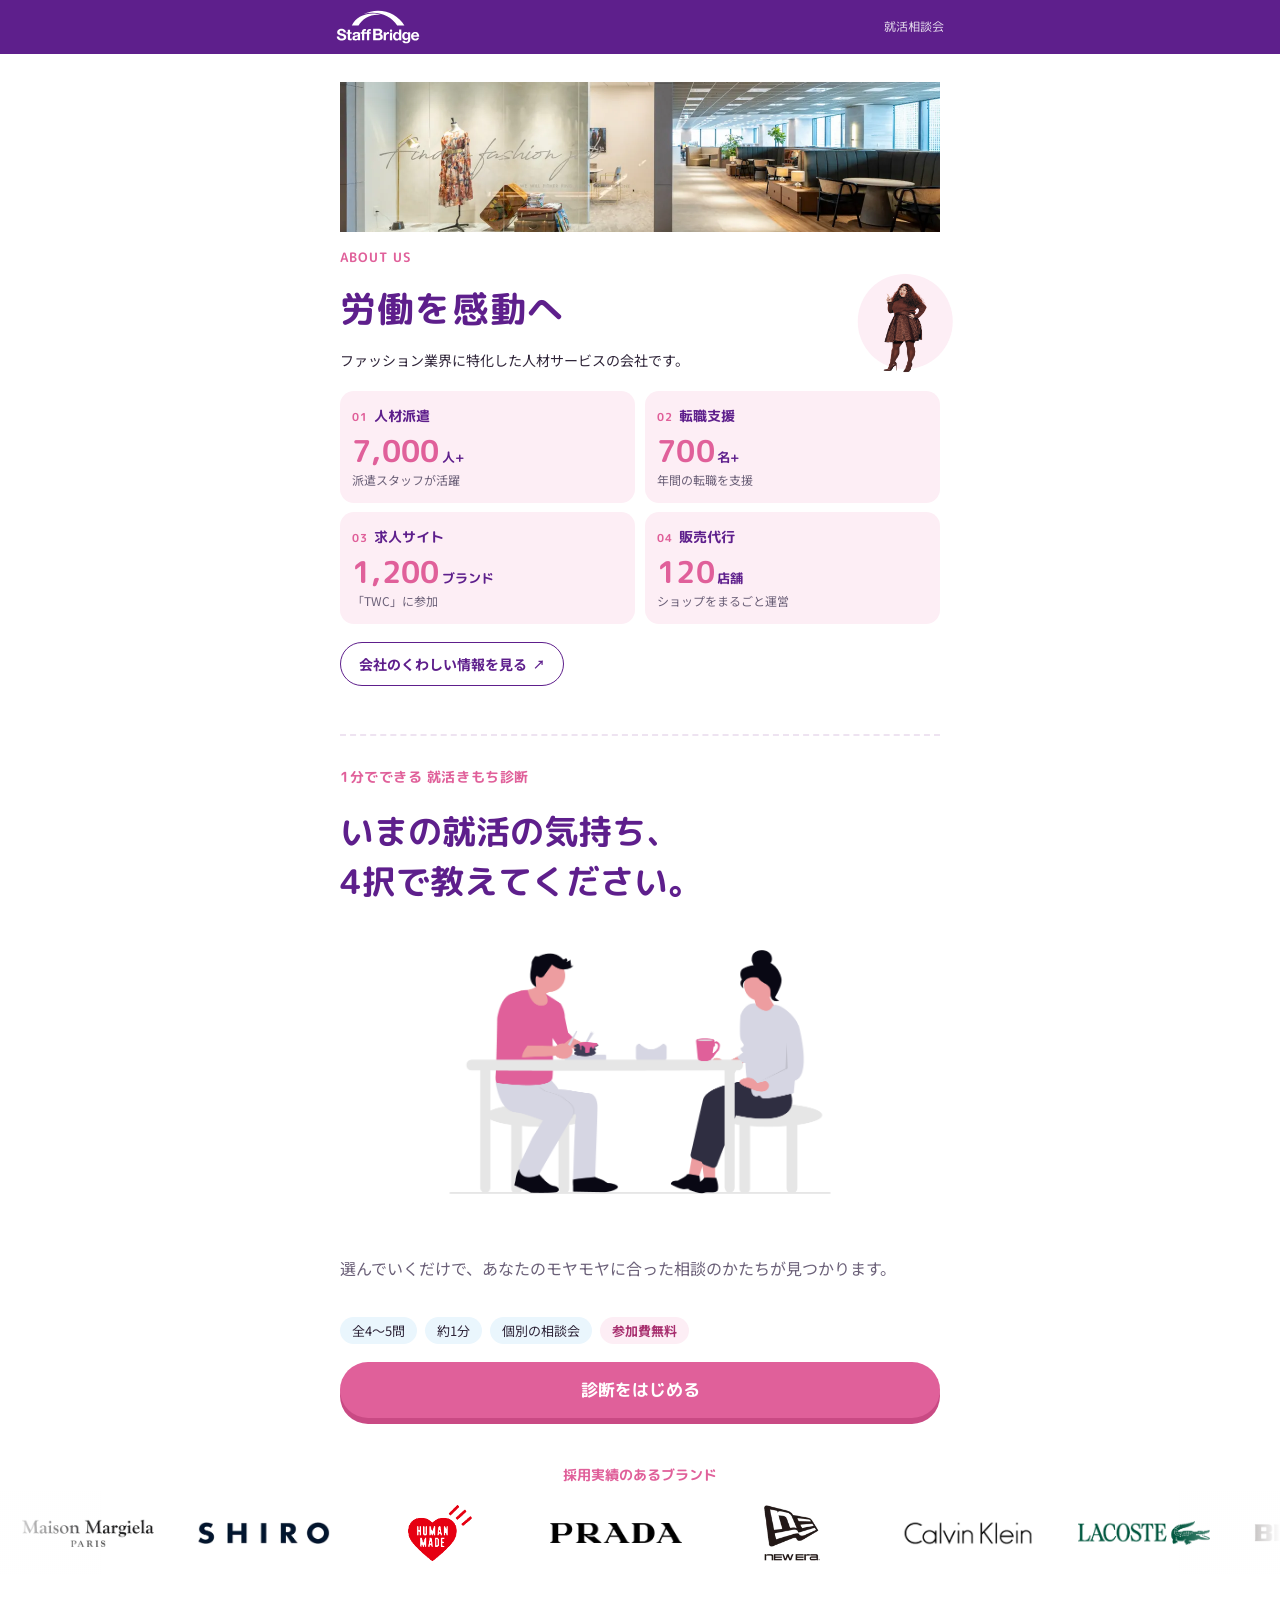
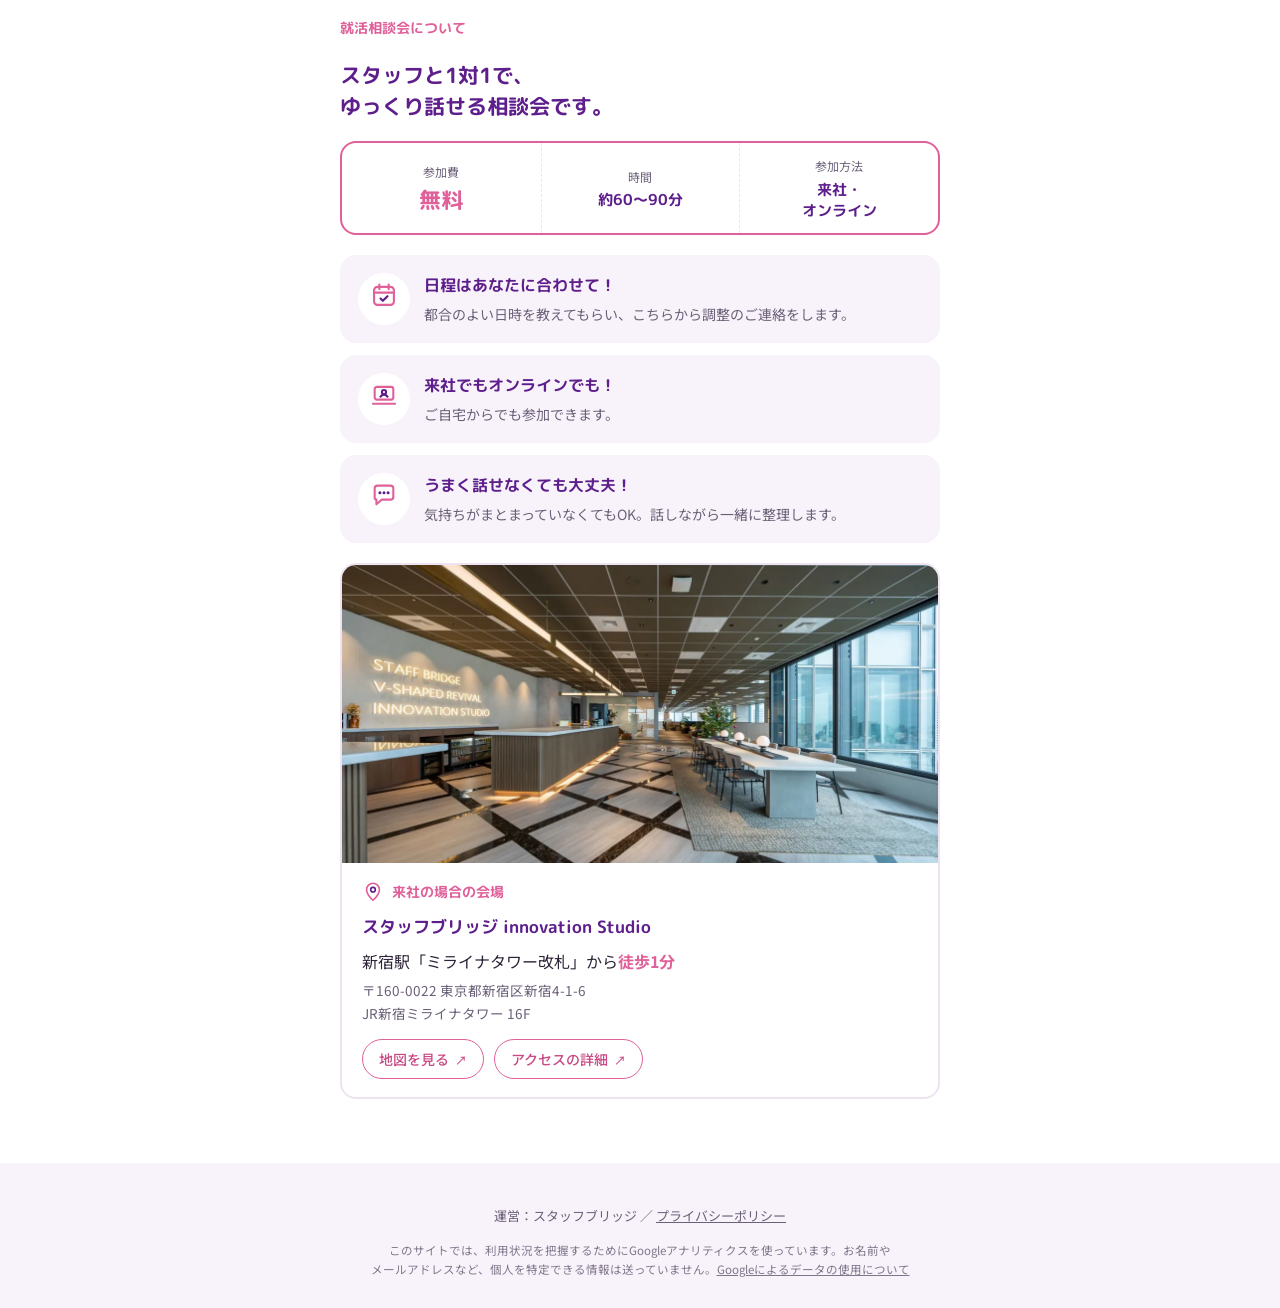
==== commit 7a814919: "採用実績のロゴを正式な色で表示（ピンクにしていた5ブランドを正式色に戻し、グレー統一をやめる） Co-Authored-By: Claude Opus 5.5 <noreply@anthropic.c" ====
--- a/index.html
+++ b/index.html
@@ -15,7 +15,7 @@
 <link rel="preconnect" href="https://fonts.googleapis.com">
 <link rel="preconnect" href="https://fonts.gstatic.com" crossorigin>
 <link rel="stylesheet" href="https://fonts.googleapis.com/css2?family=M+PLUS+Rounded+1c:wght@500;700&family=Noto+Sans+JP:wght@400;500;700&display=swap">
-<link rel="stylesheet" href="css/style.css?v=20261118l">
+<link rel="stylesheet" href="css/style.css?v=20261118m">
 <style>
 /* 会社概要（トップの一番上） */
 .company { padding: 28px 0 8px; display: flex; flex-direction: column; gap: 14px; }
@@ -75,7 +75,7 @@
 .marquee-track { display: flex; width: max-content; animation: brand-flow 27.5s linear infinite; will-change: transform; -webkit-backface-visibility: hidden; backface-visibility: hidden; }
 .marquee-track ul { display: flex; list-style: none; margin: 0; padding: 0; }
 .marquee-track li { flex: none; width: 96px; height: 44px; margin: 10px 14px; display: flex; align-items: center; justify-content: center; }
-.marquee-track img { display: block; width: auto; height: auto; max-width: 100%; max-height: 100%; object-fit: contain; opacity: .85; }
+.marquee-track img { display: block; width: auto; height: auto; max-width: 100%; max-height: 100%; object-fit: contain; }
 @media (min-width: 600px) { .marquee-track li { width: 132px; height: 56px; margin: 14px 22px; } .marquee-track { animation-duration: 35s; } }
 @keyframes brand-flow { from { transform: translateX(0); } to { transform: translateX(-50%); } }
 /* 「視差効果を減らす」がオンの端末でも、ロゴはゆっくり流し続ける */
@@ -301,11 +301,11 @@
   </div>
 </footer>
 
-<script src="js/config.js?v=20261118l"></script>
-<script src="js/analytics.js?v=20261118l"></script>
-<script src="js/content.js?v=20261118l"></script>
-<script src="js/vendor/budoux-ja-0.6.4.min.js?v=20261118l"></script>
-<script src="js/common.js?v=20261118l"></script>
-<script src="js/quiz.js?v=20261118l"></script>
+<script src="js/config.js?v=20261118m"></script>
+<script src="js/analytics.js?v=20261118m"></script>
+<script src="js/content.js?v=20261118m"></script>
+<script src="js/vendor/budoux-ja-0.6.4.min.js?v=20261118m"></script>
+<script src="js/common.js?v=20261118m"></script>
+<script src="js/quiz.js?v=20261118m"></script>
 </body>
 </html>
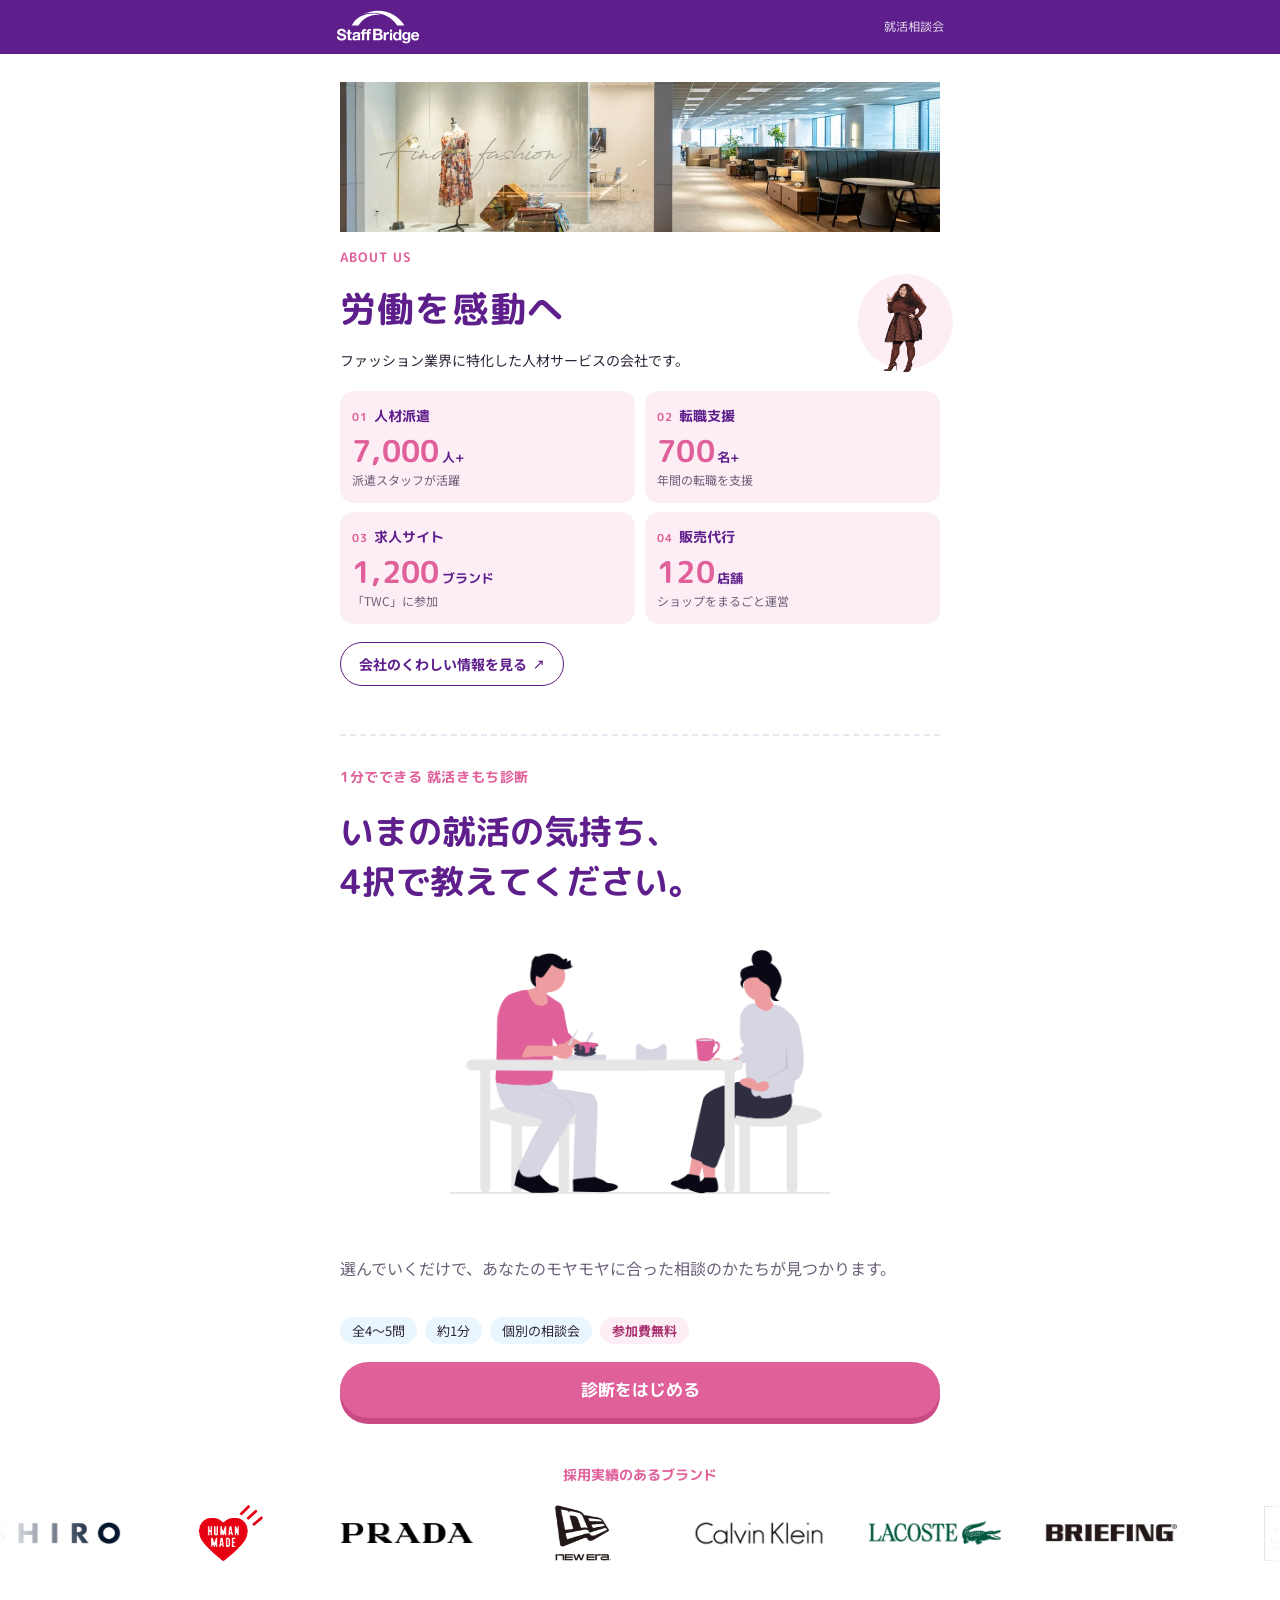
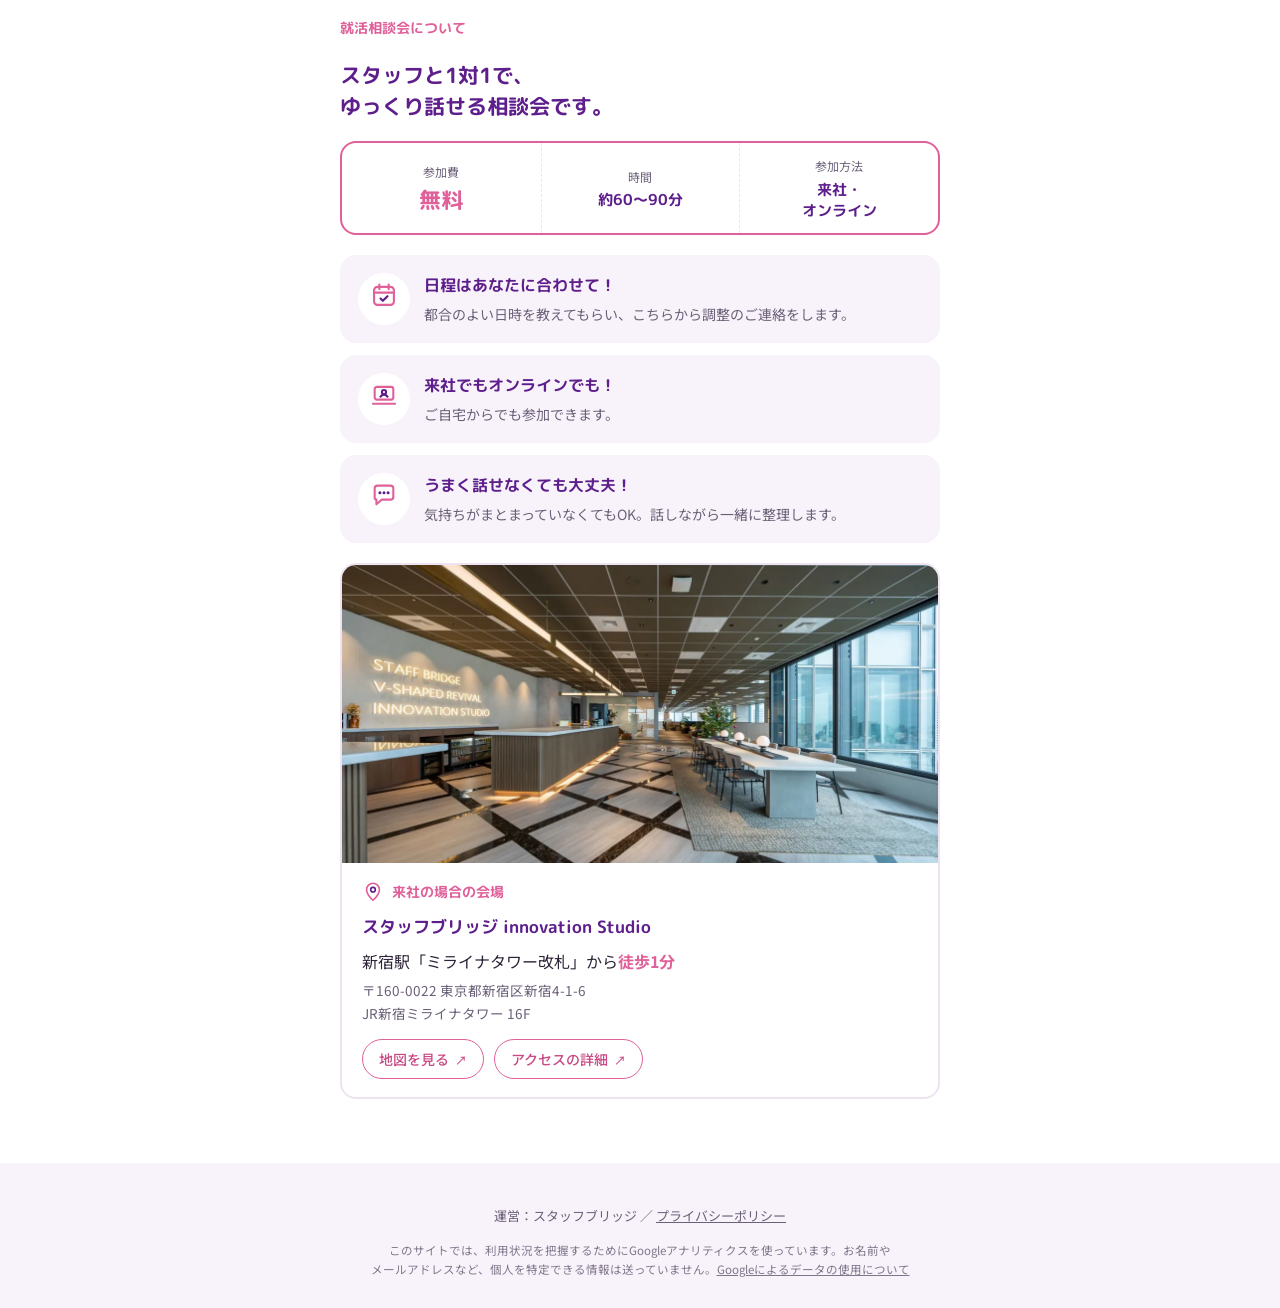
==== commit 9a270f95: "ロゴ帯をCSSアニメーションではなくrequestAnimationFrameで動かす（iPhoneで流れない対策） Co-Authored-By: Claude Opus 5.5 <noreply@" ====
--- a/index.html
+++ b/index.html
@@ -15,7 +15,7 @@
 <link rel="preconnect" href="https://fonts.googleapis.com">
 <link rel="preconnect" href="https://fonts.gstatic.com" crossorigin>
 <link rel="stylesheet" href="https://fonts.googleapis.com/css2?family=M+PLUS+Rounded+1c:wght@500;700&family=Noto+Sans+JP:wght@400;500;700&display=swap">
-<link rel="stylesheet" href="css/style.css?v=20261118m">
+<link rel="stylesheet" href="css/style.css?v=20261118n">
 <style>
 /* 会社概要（トップの一番上） */
 .company { padding: 28px 0 8px; display: flex; flex-direction: column; gap: 14px; }
@@ -72,14 +72,12 @@
 .marquee::before, .marquee::after { content: ""; position: absolute; top: 0; bottom: 0; width: 8%; z-index: 1; pointer-events: none; }
 .marquee::before { left: 0; background: linear-gradient(90deg, var(--bg, #fff), rgba(255,255,255,0)); }
 .marquee::after { right: 0; background: linear-gradient(270deg, var(--bg, #fff), rgba(255,255,255,0)); }
-.marquee-track { display: flex; width: max-content; animation: brand-flow 27.5s linear infinite; will-change: transform; -webkit-backface-visibility: hidden; backface-visibility: hidden; }
+/* 帯の動きは quiz.js で1コマずつ動かす（CSSアニメーションだとiPhoneで止まることがあるため） */
+.marquee-track { display: flex; width: max-content; will-change: transform; }
 .marquee-track ul { display: flex; list-style: none; margin: 0; padding: 0; }
 .marquee-track li { flex: none; width: 96px; height: 44px; margin: 10px 14px; display: flex; align-items: center; justify-content: center; }
 .marquee-track img { display: block; width: auto; height: auto; max-width: 100%; max-height: 100%; object-fit: contain; }
-@media (min-width: 600px) { .marquee-track li { width: 132px; height: 56px; margin: 14px 22px; } .marquee-track { animation-duration: 35s; } }
-@keyframes brand-flow { from { transform: translateX(0); } to { transform: translateX(-50%); } }
-/* 「視差効果を減らす」がオンの端末でも、ロゴはゆっくり流し続ける */
-@media (prefers-reduced-motion: reduce) { .marquee-track { animation-duration: 60s; } }
+@media (min-width: 600px) { .marquee-track li { width: 132px; height: 56px; margin: 14px 22px; } }
 
 .about { margin-top: 40px; display: flex; flex-direction: column; gap: 20px; }
 .about h2 { font-size: 21px; }
@@ -301,11 +299,11 @@
   </div>
 </footer>
 
-<script src="js/config.js?v=20261118m"></script>
-<script src="js/analytics.js?v=20261118m"></script>
-<script src="js/content.js?v=20261118m"></script>
-<script src="js/vendor/budoux-ja-0.6.4.min.js?v=20261118m"></script>
-<script src="js/common.js?v=20261118m"></script>
-<script src="js/quiz.js?v=20261118m"></script>
+<script src="js/config.js?v=20261118n"></script>
+<script src="js/analytics.js?v=20261118n"></script>
+<script src="js/content.js?v=20261118n"></script>
+<script src="js/vendor/budoux-ja-0.6.4.min.js?v=20261118n"></script>
+<script src="js/common.js?v=20261118n"></script>
+<script src="js/quiz.js?v=20261118n"></script>
 </body>
 </html>
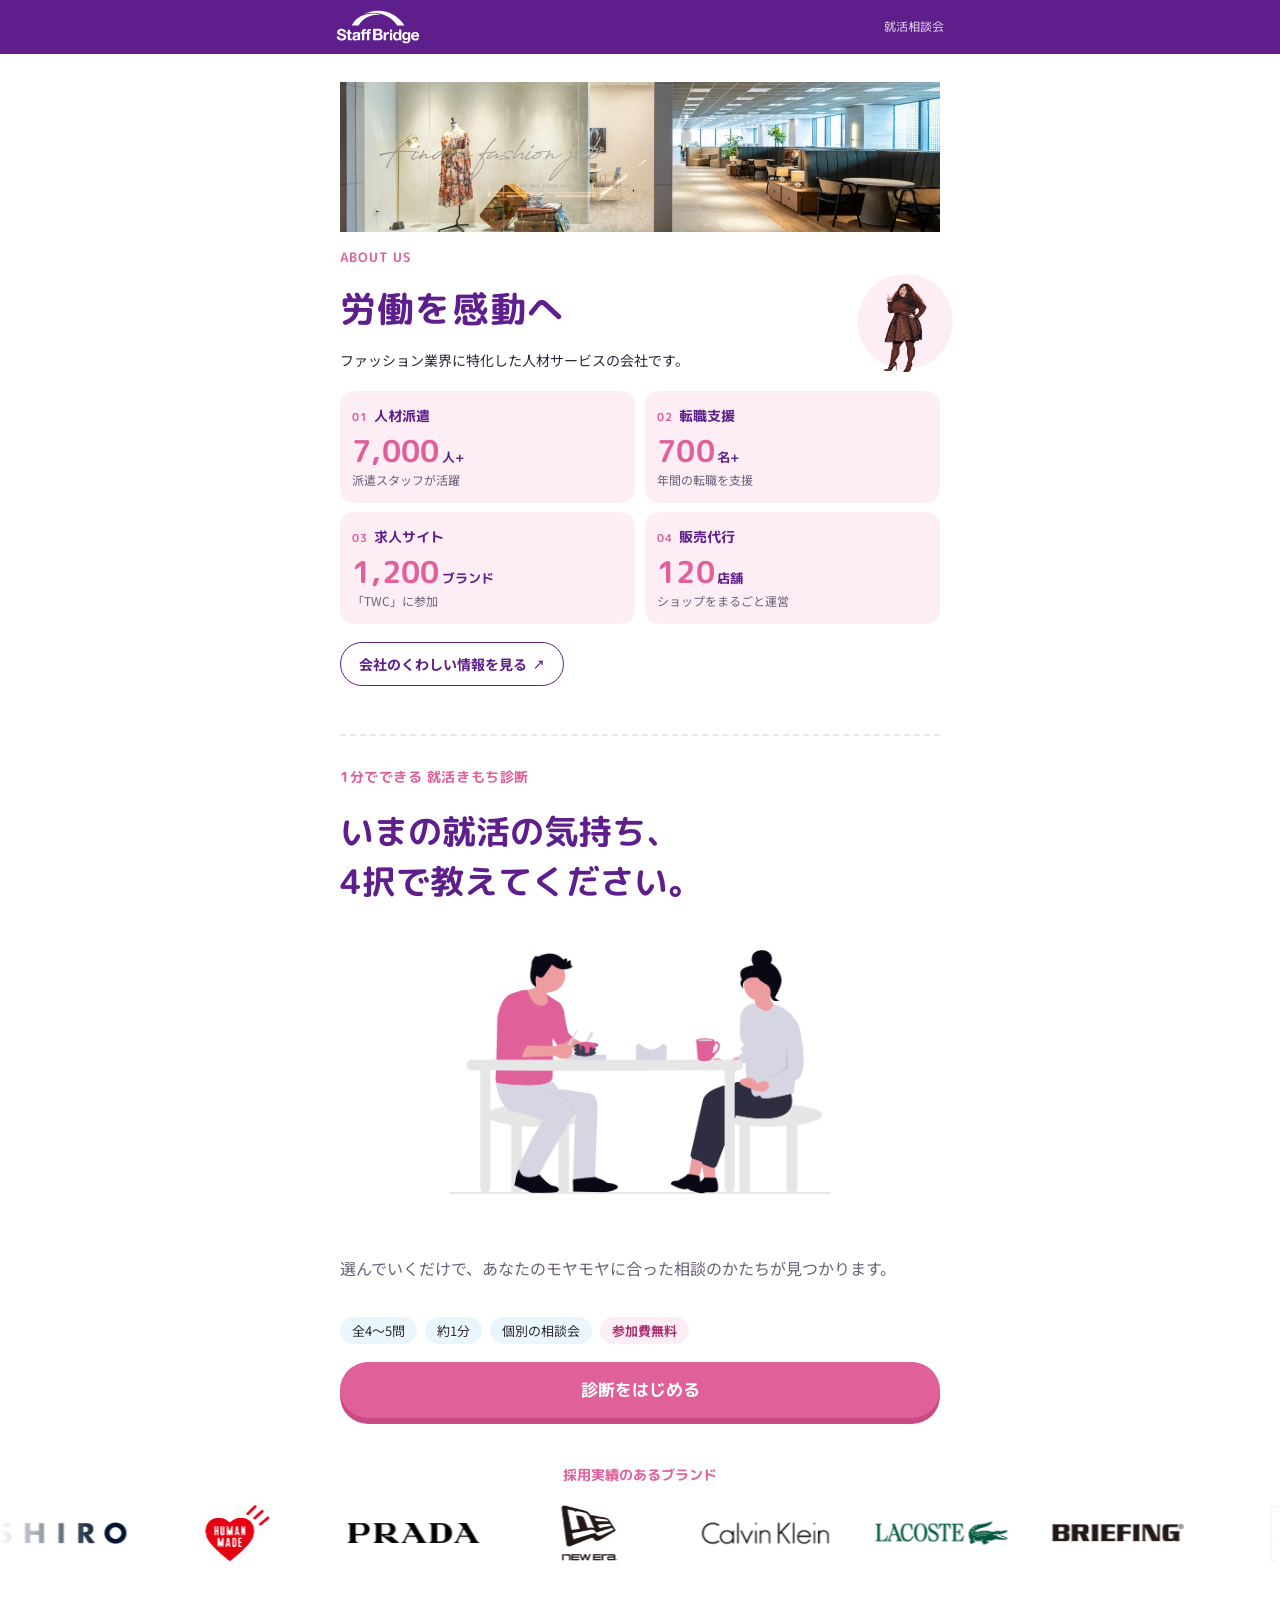
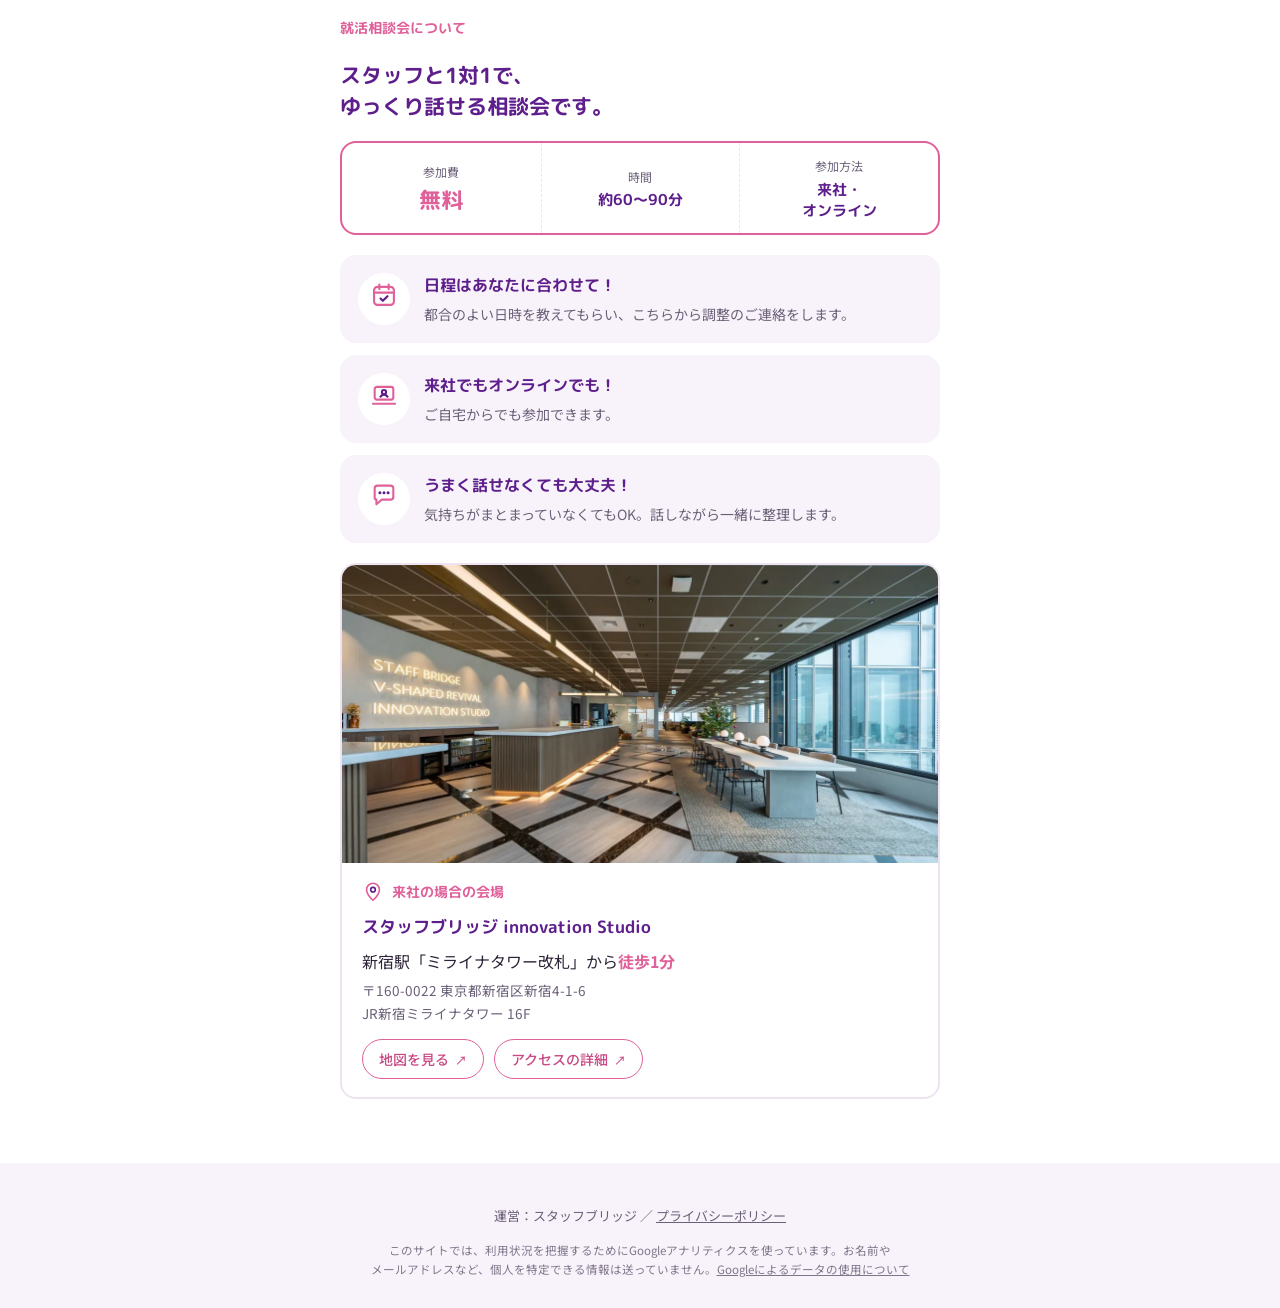
==== commit 4731b647: "Q5を「相談会に参加してみたい？」の2択に変更（B＝相談を希望しない。結果ページは申し込みボタンを残し、ひとことだけ変える） Co-Authored-By: Claude Opus 5.5 <nore" ====
--- a/index.html
+++ b/index.html
@@ -15,7 +15,7 @@
 <link rel="preconnect" href="https://fonts.googleapis.com">
 <link rel="preconnect" href="https://fonts.gstatic.com" crossorigin>
 <link rel="stylesheet" href="https://fonts.googleapis.com/css2?family=M+PLUS+Rounded+1c:wght@500;700&family=Noto+Sans+JP:wght@400;500;700&display=swap">
-<link rel="stylesheet" href="css/style.css?v=20261118n">
+<link rel="stylesheet" href="css/style.css?v=20261118o">
 <style>
 /* 会社概要（トップの一番上） */
 .company { padding: 28px 0 8px; display: flex; flex-direction: column; gap: 14px; }
@@ -281,7 +281,7 @@
       <h2>相談会でできること</h2>
       <ul id="r-can"></ul>
     </div>
-    <div class="note"><b>当日のすすめ方</b><span id="r-style"></span></div>
+    <div class="note"><b id="r-style-title">当日のすすめ方</b><span id="r-style"></span></div>
     <p class="status" id="r-stage"></p>
     <div class="cta">
       <a class="btn block" id="r-entry" href="entry.html">相談会に申し込む</a>
@@ -299,11 +299,11 @@
   </div>
 </footer>
 
-<script src="js/config.js?v=20261118n"></script>
-<script src="js/analytics.js?v=20261118n"></script>
-<script src="js/content.js?v=20261118n"></script>
-<script src="js/vendor/budoux-ja-0.6.4.min.js?v=20261118n"></script>
-<script src="js/common.js?v=20261118n"></script>
-<script src="js/quiz.js?v=20261118n"></script>
+<script src="js/config.js?v=20261118o"></script>
+<script src="js/analytics.js?v=20261118o"></script>
+<script src="js/content.js?v=20261118o"></script>
+<script src="js/vendor/budoux-ja-0.6.4.min.js?v=20261118o"></script>
+<script src="js/common.js?v=20261118o"></script>
+<script src="js/quiz.js?v=20261118o"></script>
 </body>
 </html>
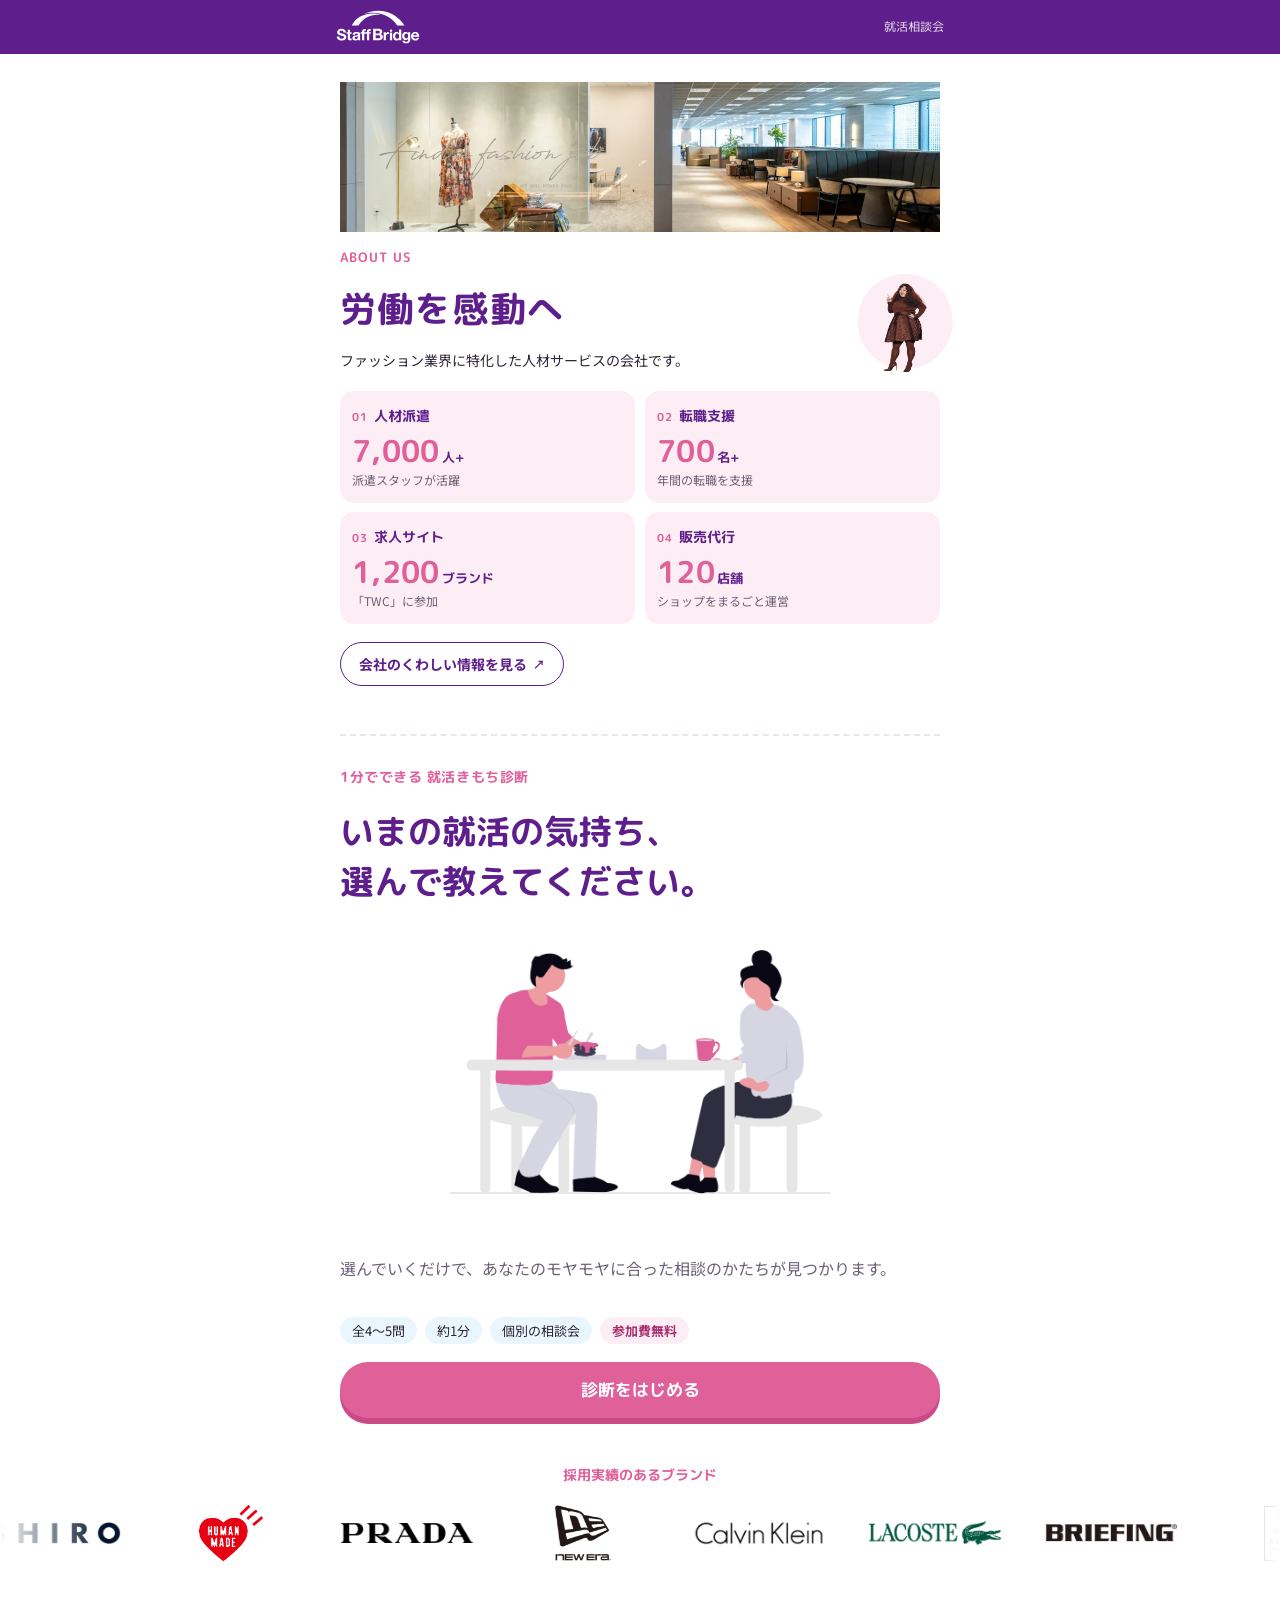
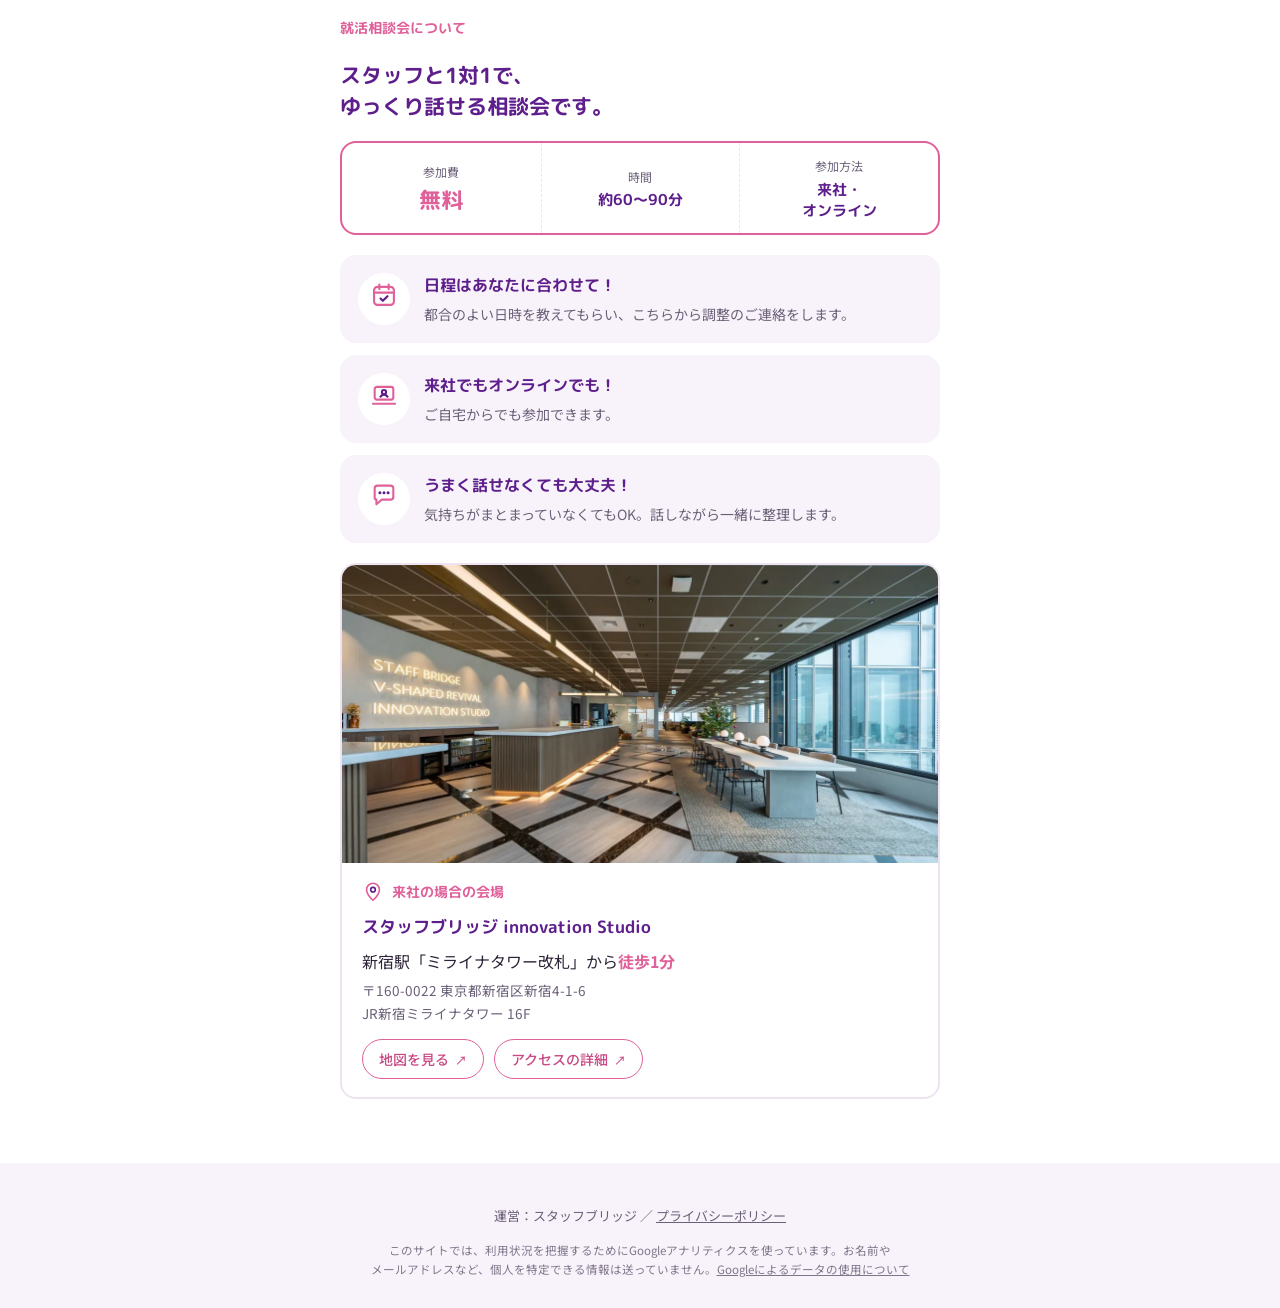
==== commit b1092dc2: "トップ見出しと紹介文の「4択で」を「選んで」に変更（Q5が2択になったため） Co-Authored-By: Claude Opus 5.5 <noreply@anthropic.com>" ====
--- a/index.html
+++ b/index.html
@@ -4,11 +4,11 @@
 <meta charset="utf-8">
 <meta name="viewport" content="width=device-width, initial-scale=1, viewport-fit=cover">
 <title>就活きもち診断｜スタッフブリッジ就活相談会</title>
-<meta name="description" content="いまの就活の気持ちを4択で選ぶだけ。あなたのモヤモヤに合った相談のかたちが見つかります。スタッフブリッジの個別就活相談会。">
+<meta name="description" content="いまの就活の気持ちを選ぶだけ。あなたのモヤモヤに合った相談のかたちが見つかります。スタッフブリッジの個別就活相談会。">
 <meta name="theme-color" content="#5E1F8C">
 <meta property="og:type" content="website">
 <meta property="og:title" content="就活きもち診断｜スタッフブリッジ就活相談会">
-<meta property="og:description" content="いまの就活の気持ちを4択で選ぶだけ。1分でできる診断です。">
+<meta property="og:description" content="いまの就活の気持ちを選ぶだけ。1分でできる診断です。">
 <meta property="og:url" content="https://staff-bridge.github.io/sb-soudan/">
 <meta property="og:image" content="https://staff-bridge.github.io/sb-soudan/img/ogp.png">
 <meta name="twitter:card" content="summary_large_image">
@@ -206,7 +206,7 @@
 
     <div class="hero" id="shindan">
       <span class="eyebrow rise">1分でできる 就活きもち診断</span>
-      <h1 class="rise" style="--d:.1s">いまの就活の気持ち、<br>4択で教えてください。</h1>
+      <h1 class="rise" style="--d:.1s">いまの就活の気持ち、<br>選んで教えてください。</h1>
       <div class="illust floaty rise" style="--d:.25s" data-img="hero.png"></div>
       <p class="rise" style="--d:.4s">選んでいくだけで、あなたのモヤモヤに合った相談のかたちが見つかります。</p>
       <div class="meta rise" style="--d:.5s"><span class="chip">全4〜5問</span><span class="chip">約1分</span><span class="chip">個別の相談会</span><span class="chip free">参加費無料</span></div>
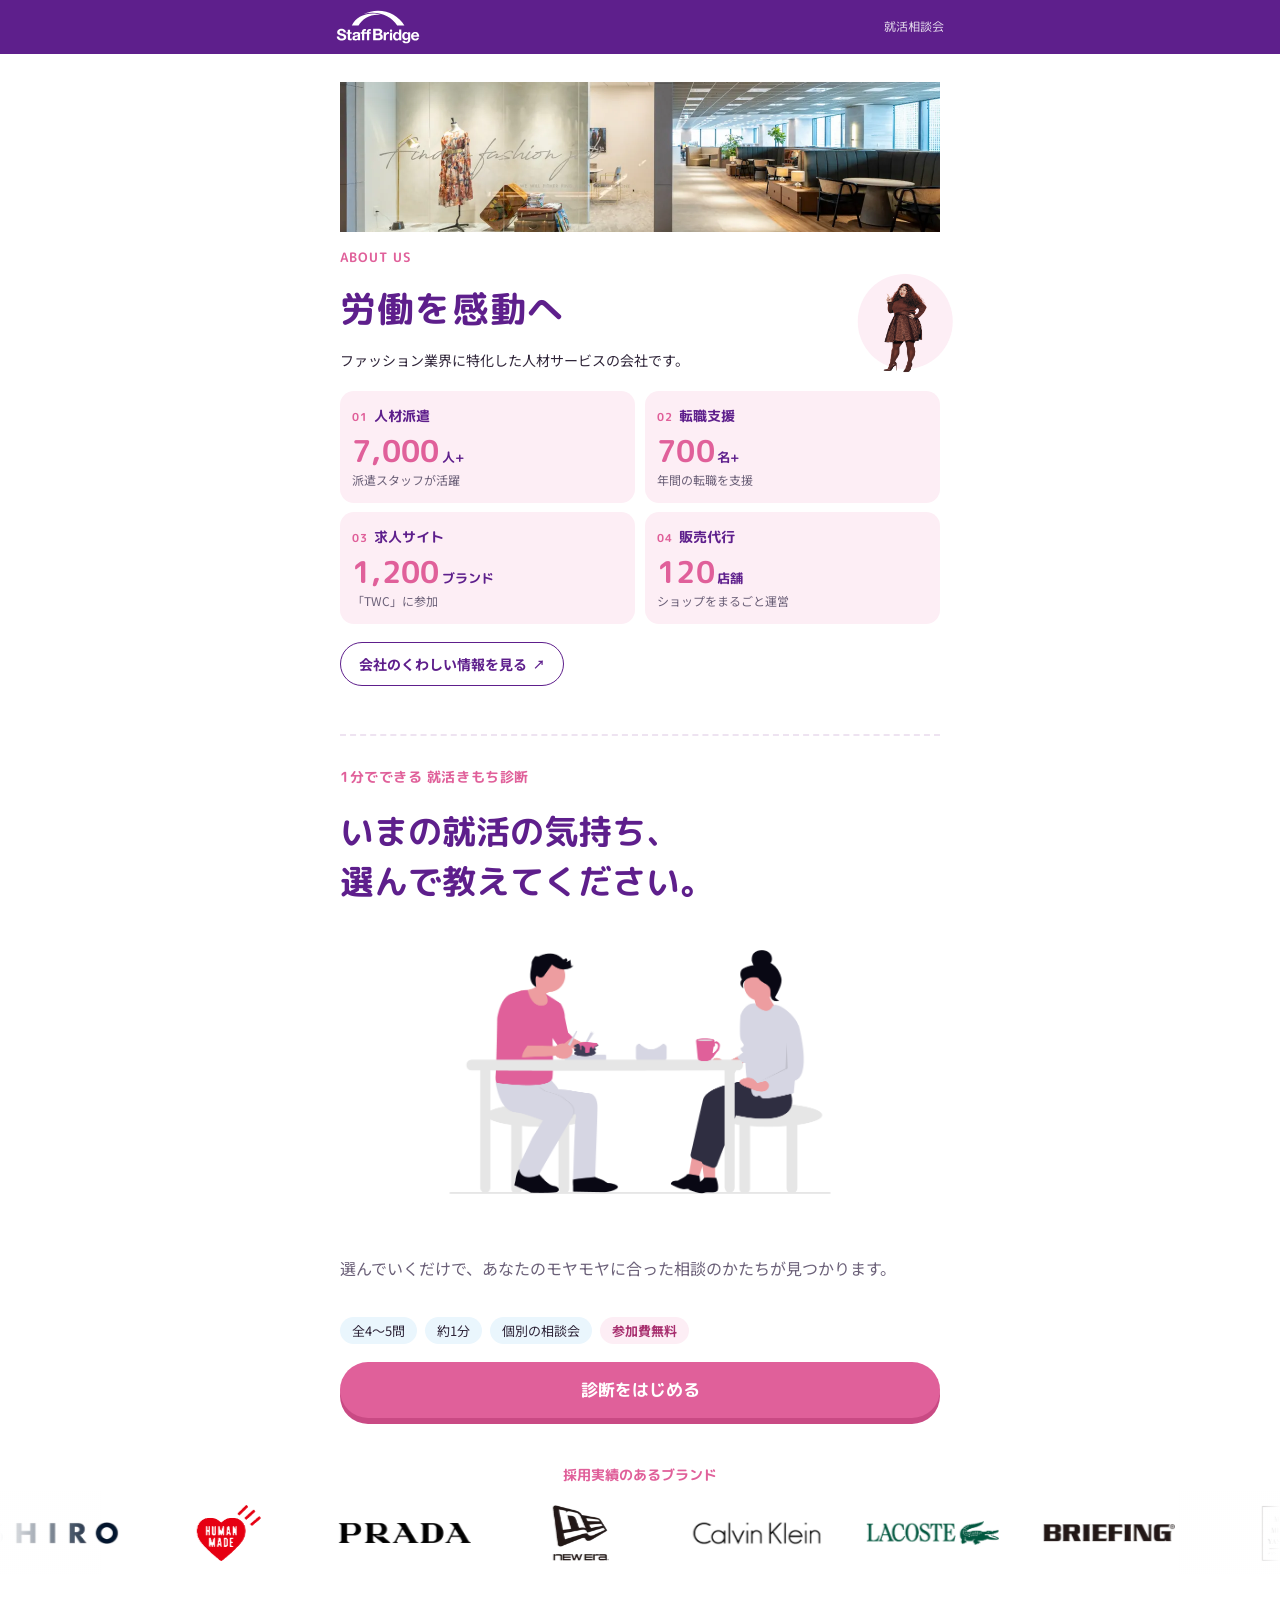
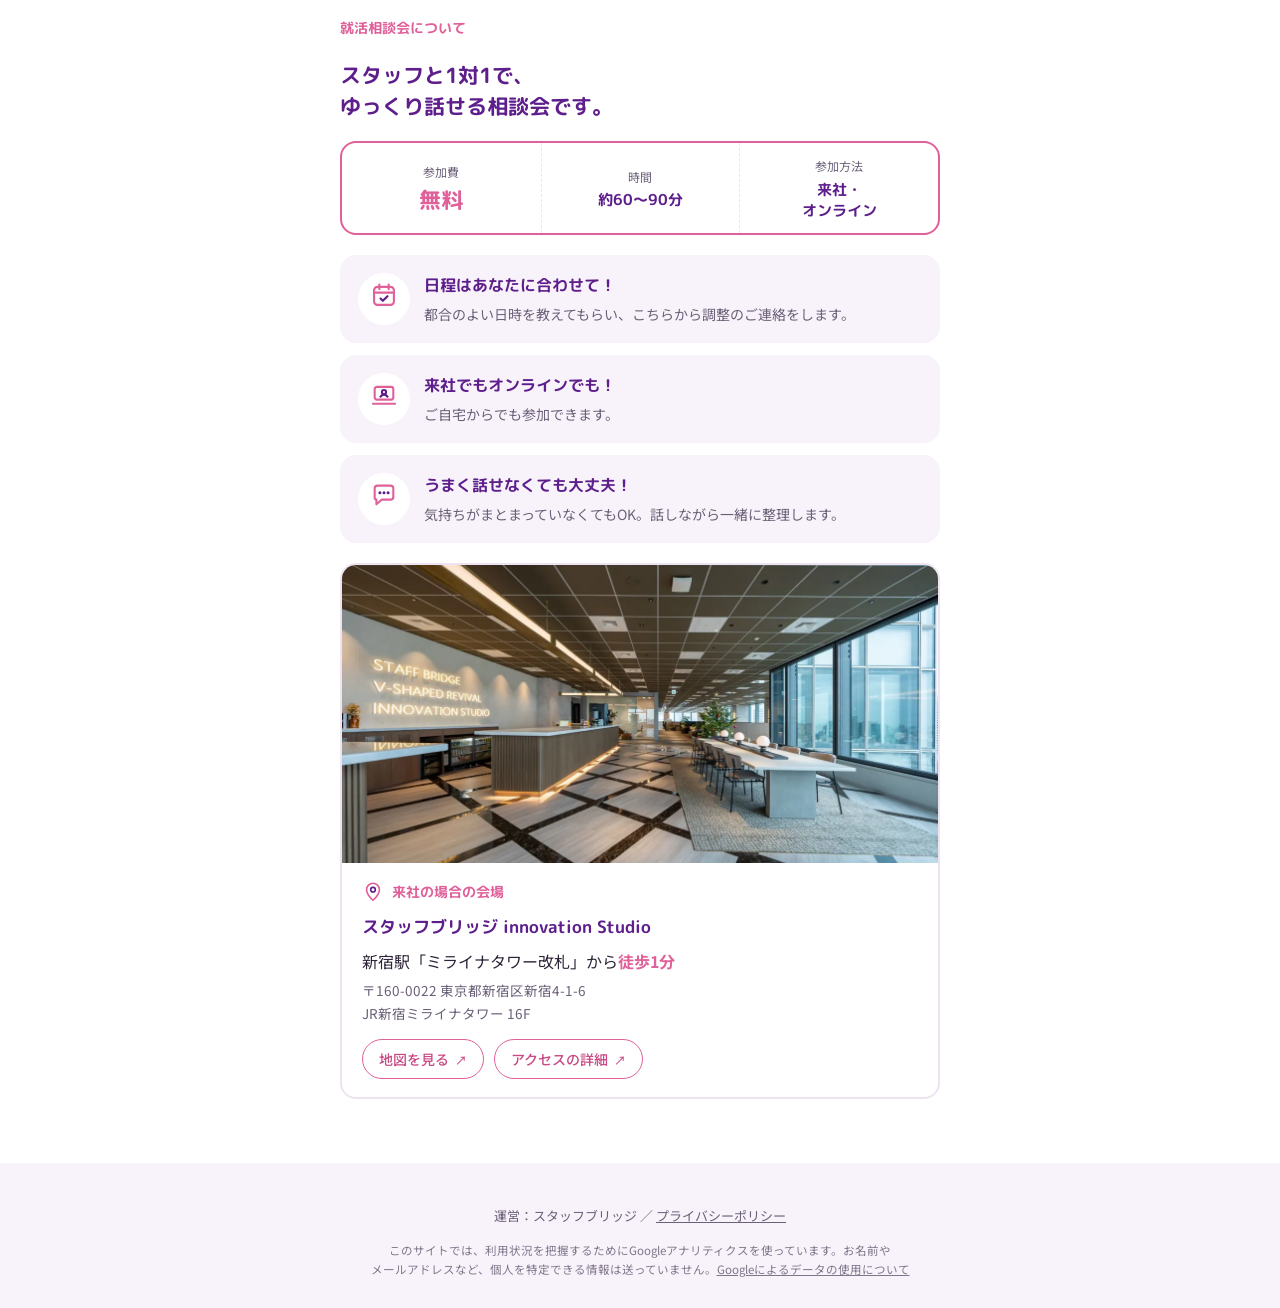
==== commit 14e885eb: "Q5で「相談を希望しない」を選んだ人には、「一緒に」を外した見出し・紹介文と「ひとりでできるヒント」を表示 Co-Authored-By: Claude Opus 5.5 <noreply@anthr" ====
--- a/index.html
+++ b/index.html
@@ -15,7 +15,7 @@
 <link rel="preconnect" href="https://fonts.googleapis.com">
 <link rel="preconnect" href="https://fonts.gstatic.com" crossorigin>
 <link rel="stylesheet" href="https://fonts.googleapis.com/css2?family=M+PLUS+Rounded+1c:wght@500;700&family=Noto+Sans+JP:wght@400;500;700&display=swap">
-<link rel="stylesheet" href="css/style.css?v=20261118o">
+<link rel="stylesheet" href="css/style.css?v=20261119a">
 <style>
 /* 会社概要（トップの一番上） */
 .company { padding: 28px 0 8px; display: flex; flex-direction: column; gap: 14px; }
@@ -278,7 +278,7 @@
     <h1 id="r-title"></h1>
     <p id="r-lead"></p>
     <div class="card">
-      <h2>相談会でできること</h2>
+      <h2 id="r-can-title">相談会でできること</h2>
       <ul id="r-can"></ul>
     </div>
     <div class="note"><b id="r-style-title">当日のすすめ方</b><span id="r-style"></span></div>
@@ -299,11 +299,11 @@
   </div>
 </footer>
 
-<script src="js/config.js?v=20261118o"></script>
-<script src="js/analytics.js?v=20261118o"></script>
-<script src="js/content.js?v=20261118o"></script>
-<script src="js/vendor/budoux-ja-0.6.4.min.js?v=20261118o"></script>
-<script src="js/common.js?v=20261118o"></script>
-<script src="js/quiz.js?v=20261118o"></script>
+<script src="js/config.js?v=20261119a"></script>
+<script src="js/analytics.js?v=20261119a"></script>
+<script src="js/content.js?v=20261119a"></script>
+<script src="js/vendor/budoux-ja-0.6.4.min.js?v=20261119a"></script>
+<script src="js/common.js?v=20261119a"></script>
+<script src="js/quiz.js?v=20261119a"></script>
 </body>
 </html>
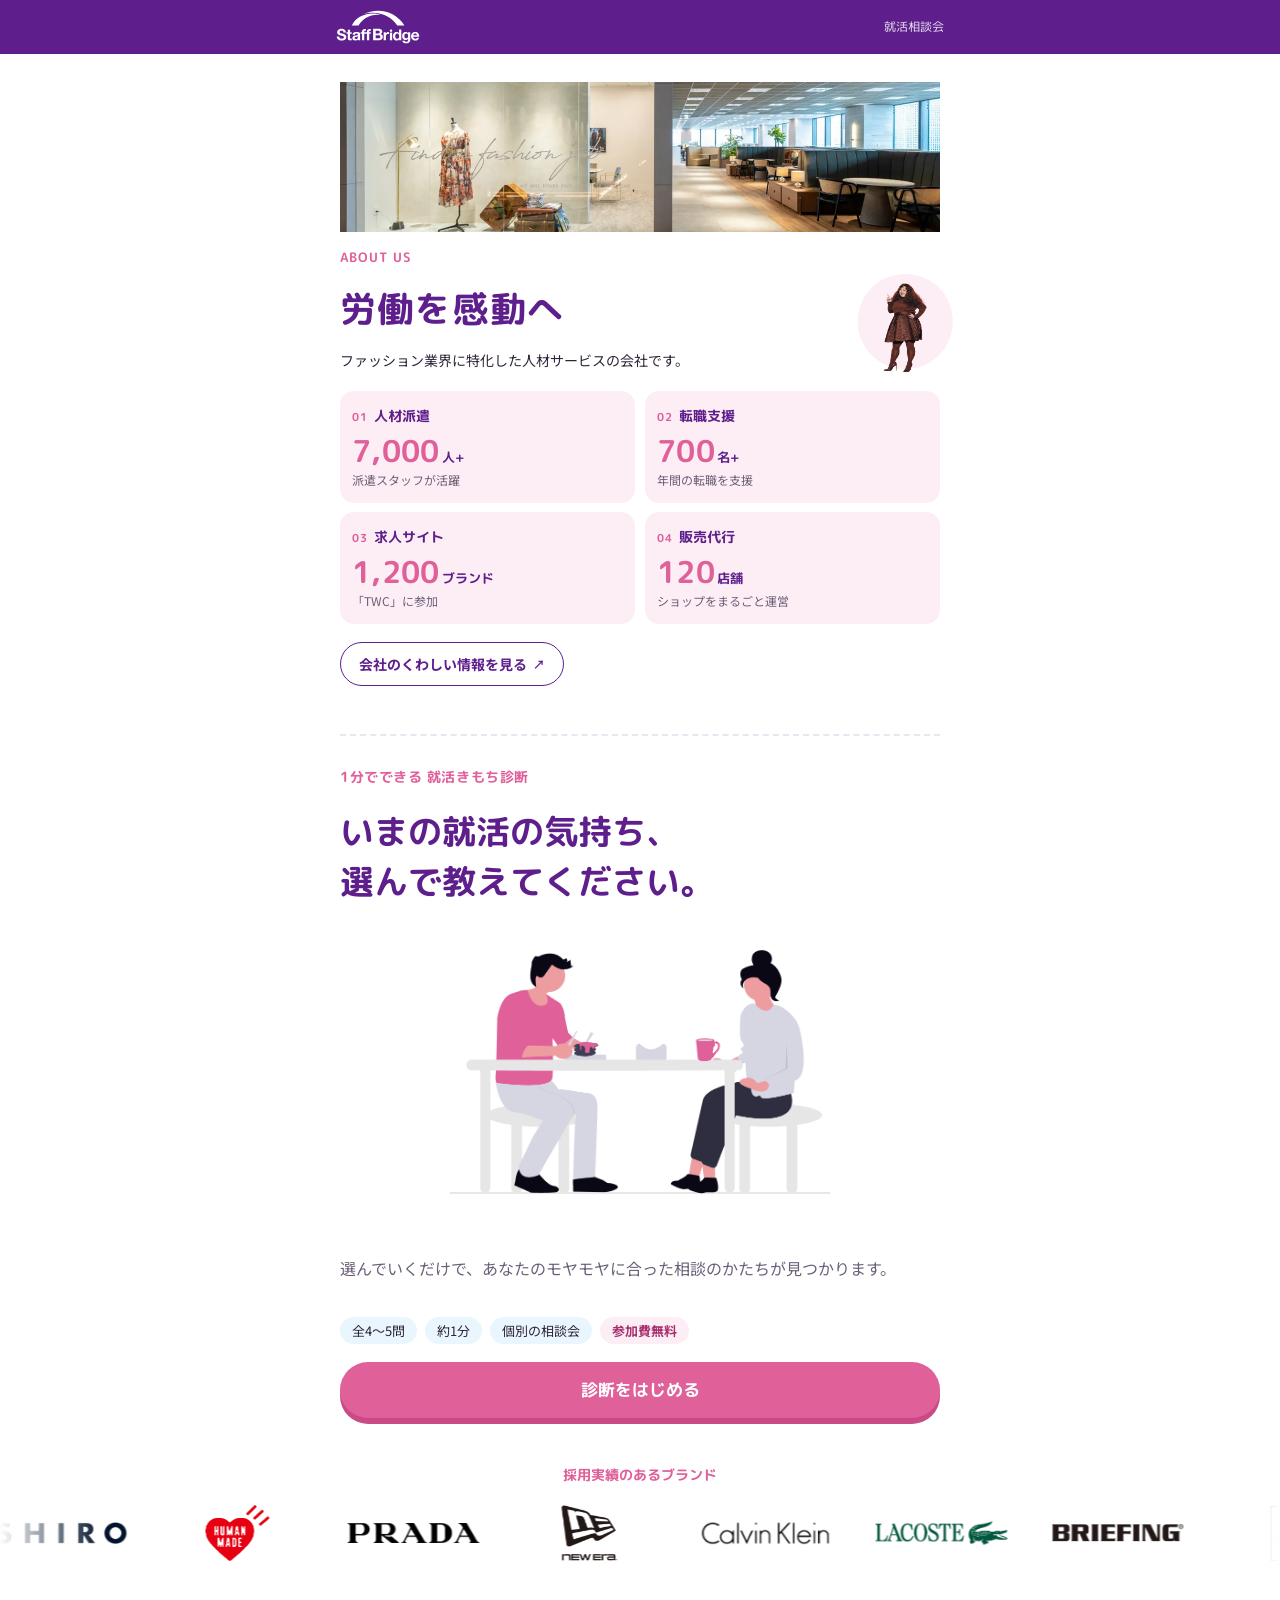
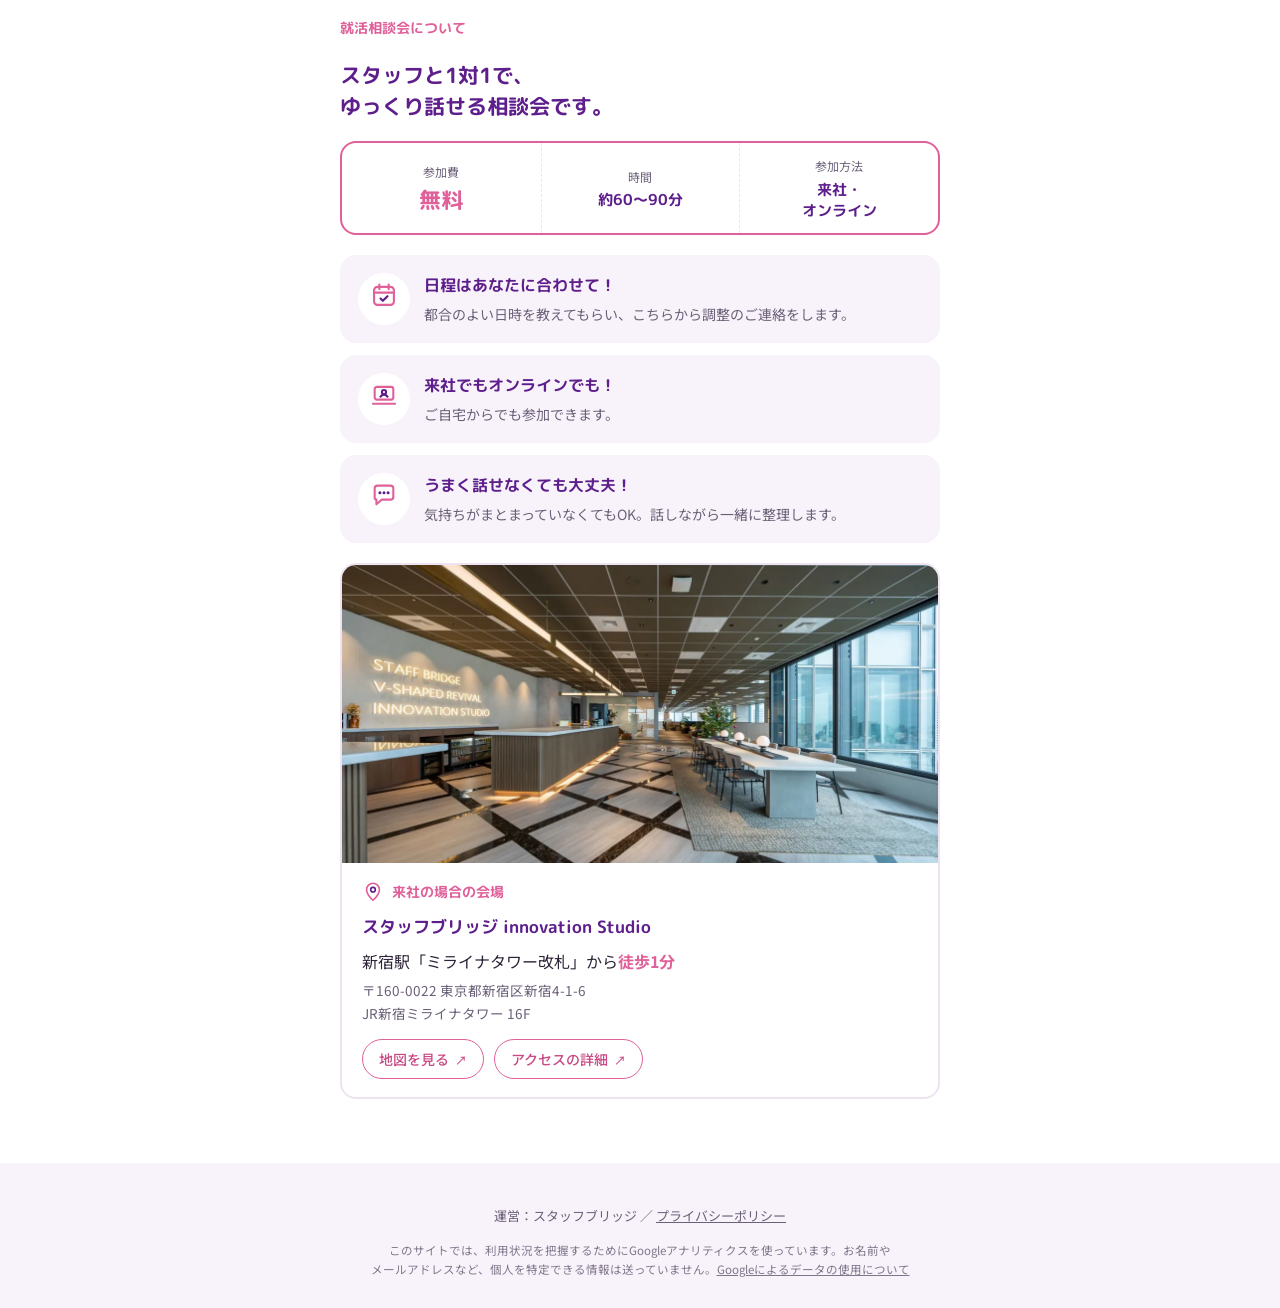
==== commit 68f7a0a0: "公開先をNetlify（https://staff-bridge-o.netlify.app/）に変更するため、サイト内のURLを書き換え Co-Authored-By: Claude Opus 5." ====
--- a/index.html
+++ b/index.html
@@ -9,8 +9,8 @@
 <meta property="og:type" content="website">
 <meta property="og:title" content="就活きもち診断｜スタッフブリッジ就活相談会">
 <meta property="og:description" content="いまの就活の気持ちを選ぶだけ。1分でできる診断です。">
-<meta property="og:url" content="https://staff-bridge.github.io/sb-soudan/">
-<meta property="og:image" content="https://staff-bridge.github.io/sb-soudan/img/ogp.png">
+<meta property="og:url" content="https://staff-bridge-o.netlify.app/">
+<meta property="og:image" content="https://staff-bridge-o.netlify.app/img/ogp.png">
 <meta name="twitter:card" content="summary_large_image">
 <link rel="preconnect" href="https://fonts.googleapis.com">
 <link rel="preconnect" href="https://fonts.gstatic.com" crossorigin>
